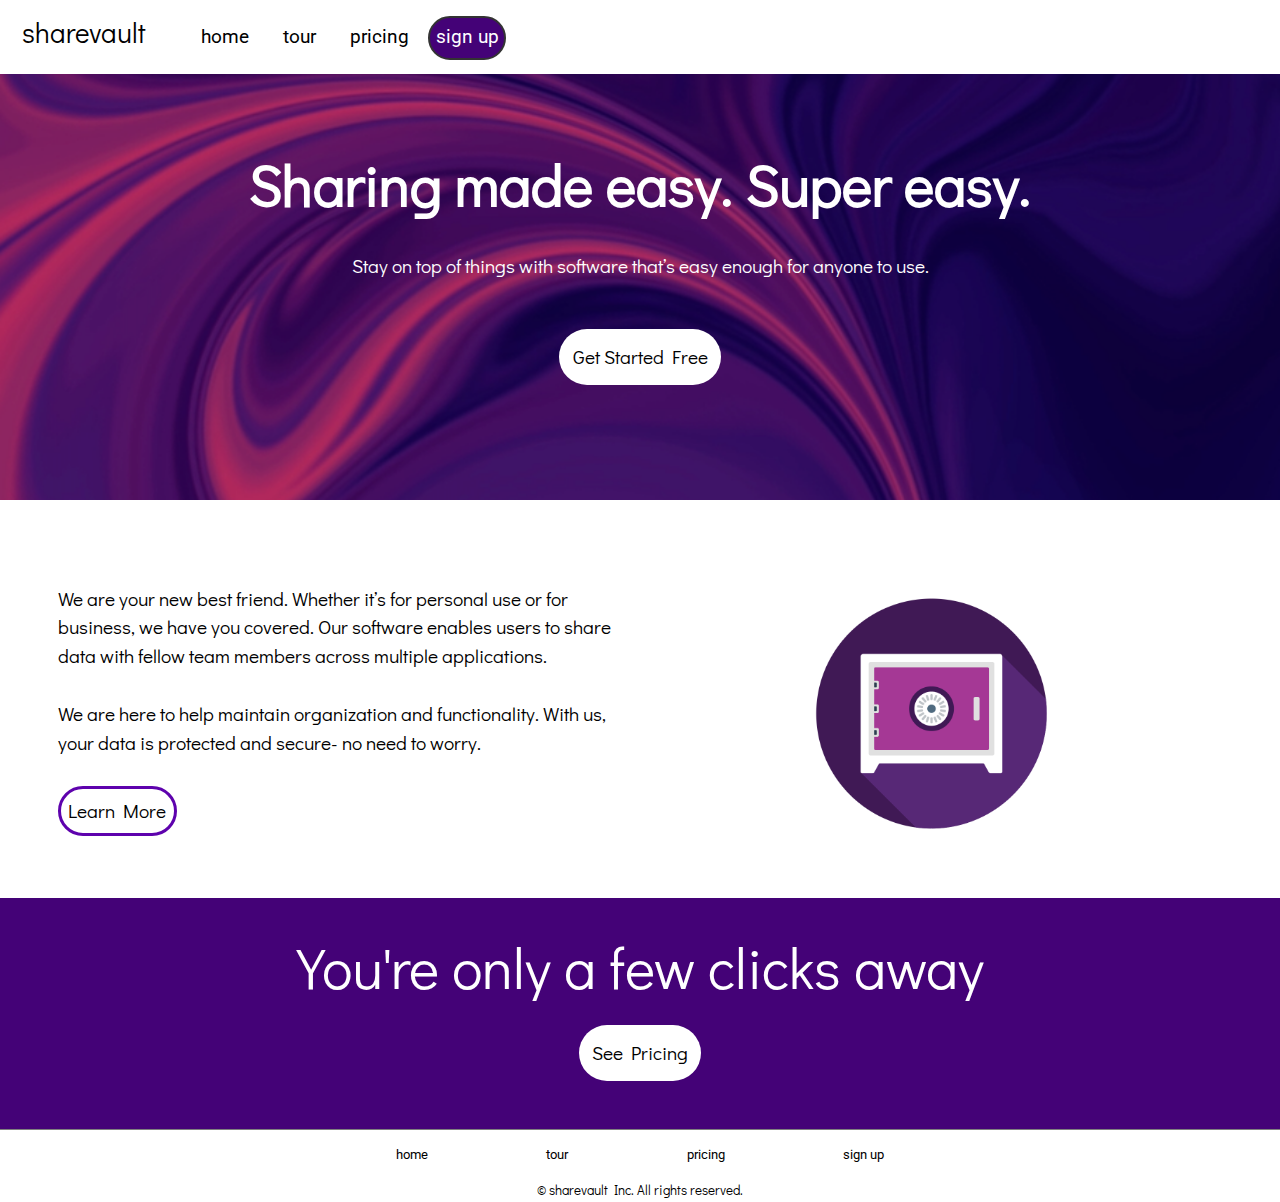
==== index.html @ dc4e9867 "Add all the neccessary content to the saas website" ====
<!DOCTYPE html>
<html lang="en-ca">
<head>
  <meta charset="utf-8">
  <title>Homepage</title>
  <meta name="viewport" content="sharevault">
  <link href="css/modules.css" rel="stylesheet">
  <link href="css/grid.css" rel="stylesheet">
  <link href="css/type.css" rel="stylesheet">
  <link href="css/main.css" rel="stylesheet">
  <link href="https://fonts.googleapis.com/css?family=Didact+Gothic|Roboto" rel="stylesheet">
</head>

  <header>
    <nav class="topnav">
      <ul class="list-group push-0 island-1-2">
        <li><a class="logo giga push-r link-box gutter-1-4" href="index.html">sharevault</a></li>
        <li><a class="link-box gutter-1-2" href="index.html">home</a></li>
        <li><a class="link-box gutter-1-2" href="tour.html">tour</a></li>
        <li><a class="link-box gutter-1-2" href="pricing.html">pricing</a></li>
        <li class="text-right"><a class="btn callaction signup" href="sign-up.html">sign up</a></li>
      </ul>
    </nav>
  </header>

  <banner>
    <div class="banner">
      <div class="island pad-b-2 content push-double">
        <h1 class="pad-t title zetta">Sharing made easy. Super easy.</h1>
        <p><i class="not-italic">Stay on top of things with software that’s easy enough for anyone to use.</i></p>
        <a class="callaction" href="sign-up.html">Get Started Free</a>
      </div>
      <img class="img-flex" src="images/banner-img.png" alt="">
    </div>
  </banner>

  <body>
  <main>

    <section class="island">
      <div class="gutter grid">
        <div class="unit s-1 m-1 l-1">
          <h2 class="not-bold">sharevault</h2>
        </div>
        <div class="unit s-1 m-1-2 l-1-2">
          <p>We are your new best friend. Whether it’s for personal use or for business, we have you covered. Our software enables users to share data with fellow team members across multiple applications.</p>
          <p>We are here to help maintain organization and functionality. With us, your data is protected and secure- no need to worry.</p>
          <a class="callaction learnmore" href="signup.html">Learn More</a>
        </div>
        <div class="unit s-1 m-1-2 l-1-2">
          <ul class="list-group center-content">
            <li>
              <i class="icon i-256">
                <img class="vault media" src="images/vault.png" alt="">
              </i>
            </li>
          </ul>
        </div>
      </div>
    </section>

    <section class="island clicks unit-content-center">
      <h3 class="white not-bold push-0 zetta unit-content-center">You're only a few clicks away</h3>
      <a class="callaction" href="sign-up.html">See Pricing</a>
    </section>

    <footer class="micro unit-content-center">
      <nav>
        <ul class="text-center list-group push-0 island-1-2">
          <li><a class="link-box gutter-2" href="index.html">home</a></li>
          <li><a class="link-box gutter-2" href="tour.html">tour</a></li>
          <li><a class="link-box gutter-2" href="pricing.html">pricing</a></li>
          <li><a class="link-box gutter-2" href="signup.html">sign up</a></li>
        </ul>
      </nav>
      <p class="push-0">© sharevault Inc. All rights reserved.</p>
    </footer>

  </main>
</body>
</html>
---- css/modules.css ----
/*
 * Modulifier || Code released under the UNLICENSE
 * Code under other copyrights & licenses listed below.
 * https://modulifier.web-dev.tools/#responsive;images;list-group;embed;media-object;icons;hidden;positioning;nice-lists;forms;buttons;accessibility;print
 */

@-moz-viewport { width: device-width; scale: 1; }
@-ms-viewport { width: device-width; scale: 1; }
@-o-viewport { width: device-width; scale: 1; }
@-webkit-viewport { width: device-width; scale: 1; }
@viewport { width: device-width; scale: 1; }

html {
  box-sizing: border-box;
  -moz-text-size-adjust: 100%;
  -ms-text-size-adjust: 100%;
  -webkit-text-size-adjust: 100%;
  text-size-adjust: 100%;
}

*, *::before, *::after {
  box-sizing: inherit;
}

body {
  margin: 0;
}

article,
aside,
details,
figcaption,
figure,
footer,
header,
main,
menu,
nav,
section,
summary {
  display: block;
}

audio,
canvas,
progress,
video {
  display: inline-block;
  vertical-align: baseline;
}

template {
  display: none;
}

details {
  cursor: pointer;
}

audio:not([controls]) {
  display: none;
  height: 0;
}

a,
area,
button,
input,
label,
select,
textarea,
[tabindex] {
  -ms-touch-action: manipulation;
  touch-action: manipulation;
}

img {
  border: 0;
}

.img-flex,
.img-flex img {
  display: block;
  width: 100%;
}

svg {
  fill: currentColor;
}

svg:not(:root) {
  overflow: hidden;
}

svg.img-flex {
  width: 100%;
  height: 100%;
}

.image-replacement, .ir {
  overflow: hidden;
  direction: ltr;
  text-align: left;
  text-indent: 100%;
  white-space: nowrap;
}

.list-group, .list-group-inline, .list-group--inline {
  padding-left: 0;
  list-style-type: none;
}

.list-group > dd {
  margin-left: 0;
}

.list-group-inline::before,
.list-group-inline::after,
.list-group--inline::before,
.list-group--inline::after {
  content: "";
  display: table;
}

.list-group-inline::after,
.list-group--inline::after {
  clear: both;
}

.list-group-inline > li,
.list-group--inline > li {
  display: inline-block;
}

.list-group-inline > dt,
.list-group--inline > dt {
  clear: left;
  float: left;
  width: 11em;
}

.list-group-inline > dd,
.list-group--inline > dd {
  float: left;
  min-width: 12em;
}

.embed {
  margin-left: 0;
  margin-right: 0;
  overflow: hidden;
  position: relative;
  width: 100%;
}

.embed-1by1, .embed--1by1 {
  padding-top: 100%; /* Square */
}

.embed-4by3, .embed--4by3 {
  padding-top: 75%; /* Traditional TV/computer screens */
}

.embed-iso216, .embed--iso216 {
  padding-top: 70.92%; /* A-standard paper sizes */
}

.embed-3by2, .embed--3by2 {
  padding-top: 66.6%; /* Classic 35 mm film & most digital photos, landscape */
}

.embed-2by3, .embed--2by3 {
  padding-top: 150%; /* Classic 35 mm film & most digital photos, portrait */
}

.embed-golden, .embed--golden {
  padding-top: 61.8%; /* The Golden Ratio */
}

.embed-16by9, .embed--16by9 {
  padding-top: 56.25%; /* HD TV */
}

.embed-185by100, .embed--185by100 {
  padding-top: 54.05%; /* Common widescreen cinema */
}

.embed-24by10, .embed--24by10 {
  padding-top: 41.667%; /* Widescreen cinema: 2.4:1 */
}

.embed-3by1, .embed--3by1 {
  padding-top: 33.3333%; /* Panorama photos */
}

.embed-4by1, .embed--4by1 {
  padding-top: 25%; /* Polyvision */
}

.embed-5by1, .embed--5by1 {
  padding-top: 20%; /* Really wide... */
}

.embed-item, .embed__item {
  min-height: 100%;
  left: 0;
  position: absolute;
  top: 0;
  width: 100%;
}

.media {
  overflow: hidden;
}

.media-img, .media__img {
  float: left;
}

.media-img-reversed, .media__img--reversed {
  float: right;
}

.media-img-stacked, .media__img--stacked {
  float: none;
}

.media-body, .media__body {
  overflow: hidden;
  min-width: 12em; /* Slightly less than 200px, responsiveness built in */
}

.icon {
  display: inline-block;
  position: relative;
  background: transparent none no-repeat center center;
  background-size: contain;
  vertical-align: middle;
}

.i-16, .i--16 {
  height: 16px;
  width: 16px;
}

.i-18, .i--18 {
  height: 18px;
  width: 18px;
}

.i-20, .i--20 {
  height: 20px;
  width: 20px;
}

.i-24, .i--24 {
  height: 24px;
  width: 24px;
}

.i-32, .i--32 {
  height: 32px;
  width: 32px;
}

.i-48, .i--48 {
  height: 48px;
  width: 48px;
}

.i-64, .i--64 {
  height: 64px;
  width: 64px;
}

.i-96, .i--96 {
  height: 96px;
  width: 96px;
}

.i-128, .i--128 {
  height: 128px;
  width: 128px;
}

.i-192, .i--192 {
  height: 192px;
  width: 192px;
}

.i-256, .i--256 {
  height: 256px;
  width: 256px;
}

.icon img,
.icon svg {
  left: 0;
  height: 100%;
  position: absolute;
  top: 0;
  width: 100%;
  fill: currentColor;
}

.icon-label {
  vertical-align: middle;
}

.icon-link,
.icon-link:focus,
.icon-link:hover {
  text-decoration: none;
}

[hidden], .hidden {
  /* stylelint-disable declaration-no-important */
  display: none !important;
  visibility: hidden !important;
  /* stylelint-enable */
}

.visually-hidden {
  height: 1px;
  margin: -1px;
  overflow: hidden;
  padding: 0;
  position: absolute;
  width: 1px;
  border: 0;
  clip: rect(0 0 0 0);
  clip-path: inset(50%);
}

.visually-hidden.focusable:active, .visually-hidden.focusable:focus {
  height: auto;
  margin: 0;
  overflow: visible;
  position: static;
  width: auto;
  clip: auto;
  clip-path: none;
}

.invisible {
  visibility: hidden;
}

.chop,
.crop {
  overflow: hidden;
}

.truncate {
  max-width: 100%;
  overflow: hidden;
  width: 100%;
  text-overflow: ellipsis;
  white-space: nowrap;
}

.scrollable {
  max-width: 100%;
  overflow-x: auto;
  overflow-y: hidden;
  -webkit-overflow-scrolling: touch;
}

.flex-row {
  display: -webkit-flex;
  display: -ms-flexbox;
  display: flex;
}

.flex-justify {
  -webkit-justify-content: space-between;
  -ms-flex-pack: space-between;
  justify-content: space-between;
}

.flex-align-center {
  -webkit-align-items: center;
  -ms-flex-align: center;
  align-items: center;
}

.center-text,
.center-flow {
  text-align: center;
}

.center-block {
  margin-left: auto;
  margin-right: auto;
}

.no-auto-margins,
.not-centered {
  /* stylelint-disable declaration-no-important */
  margin-left: 0 !important;
  margin-right: 0 !important;
  /* stylelint-enable */
}

.center-content,
.center-content-vertical,
.center-contents,
.center-contents-vertical {
  display: -webkit-flex;
  display: -ms-flexbox;
  display: flex;
  -webkit-justify-content: center;
  -ms-flex-pack: center;
  justify-content: center;
  -webkit-align-items: center;
  -ms-flex-align: center;
  align-items: center;
  -webkit-align-content: center;
  -ms-flex-line-pack: center;
  align-content: center;
  -webkit-flex-direction: column wrap;
  -ms-flex-direction: column wrap;
  flex-flow: column wrap;
}

.center-content-start,
.center-content-vertical-start,
.center-contents-start,
.center-contents-vertical-start {
  display: -webkit-flex;
  display: -ms-flexbox;
  display: flex;
  -webkit-justify-content: center;
  -ms-flex-pack: center;
  justify-content: center;
  -webkit-flex-direction: column wrap;
  -ms-flex-direction: column wrap;
  flex-flow: column wrap;
}

.center-content-horizontal,
.center-contents-horizontal {
  display: -webkit-flex;
  display: -ms-flexbox;
  display: flex;
  -webkit-justify-content: center;
  -ms-flex-pack: center;
  justify-content: center;
  -webkit-align-items: center;
  -ms-flex-align: center;
  align-items: center;
  -webkit-align-content: center;
  -ms-flex-line-pack: center;
  align-content: center;
  -webkit-flex-direction: row wrap;
  -ms-flex-direction: row wrap;
  flex-flow: row wrap;
}

.clearfix::after {
  content: " ";
  display: block;
  clear: both;
}

.left {
  float: left;
}

.right {
  float: right;
}

.inline {
  display: inline;
}

.block {
  display: block;
}

.inline-block, .ib {
  display: inline-block;
}

.valign-top {
  vertical-align: top;
}

.valign-bottom {
  vertical-align: bottom;
}

.valign-middle {
  vertical-align: middle;
}

.fixed {
  position: fixed;
}

.relative {
  position: relative;
}

[class*="pin-"],
.absolute {
  position: absolute;
}

.static {
  position: static;
}

.zindex-1 {
  z-index: 1;
}

.zindex-2 {
  z-index: 2;
}

.zindex-3 {
  z-index: 3;
}

.zindex-1000 {
  z-index: 1000;
}

.pin-top-left,
.pin-left-top,
.pin-tl,
.pin-lt {
  top: 0;
  left: 0;
}

.pin-top-right,
.pin-right-top,
.pin-tr,
.pin-rt {
  top: 0;
  right: 0;
}

.pin-bottom-left,
.pin-left-bottom,
.pin-bl,
.pin-lb {
  bottom: 0;
  left: 0;
}

.pin-bottom-right,
.pin-right-bottom,
.pin-br,
.pin-rb {
  bottom: 0;
  right: 0;
}

.pin-top-center,
.pin-center-top,
.pin-tc,
.pin-ct {
  left: 50%;
  top: 0;
  transform: translateX(-50%);
}

.pin-bottom-center,
.pin-center-bottom,
.pin-bc,
.pin-cb {
  bottom: 0;
  left: 50%;
  transform: translateX(-50%);
}

.pin-center-left,
.pin-left-center,
.pin-cl,
.pin-lc {
  left: 0;
  top: 50%;
  transform: translateY(-50%);
}

.pin-center-right,
.pin-right-center,
.pin-cr,
.pin-rc {
  right: 0;
  top: 50%;
  transform: translateY(-50%);
}

.pin-center, .pin-c {
  left: 50%;
  top: 50%;
  transform: translate(-50%, -50%);
}

.width-quarter, .w-1-4 {
  width: 25%;
}

.width-half, .w-1-2 {
  width: 50%;
}

.width-full, .w-1 {
  width: 100%;
}

.height-quarter, .h-1-4 {
  height: 25%;
}

.height-half, .h-1-2 {
  height: 50%;
}

.height-full, .h-1 {
  height: 100%;
}

.height-win-quarter, .h-w-1-4 {
  height: 25vh;
  max-height: 46em;
}

.height-win-half, .h-w-1-2 {
  height: 50vh;
  max-height: 46em;
}

.height-win-full, .h-w-1 {
  height: 100vh;
  max-height: 46em;
}

ul {
  list-style-type: none;
}

ul > li::before {
  content: "·";
  float: left;
  margin-left: -1.6em;
  width: 1.3em;
  text-align: right;
}

ol {
  counter-reset: ol-simple-numbers;
  list-style-type: none;
}

ol > li::before {
  float: left;
  margin-left: -1.6em;
  width: 1.3em;
  counter-increment: ol-simple-numbers;
  content: counter(ol-simple-numbers);
  text-align: right;
}

.list-group > li::before,
.list-group-inline > li::before,
.list-group--inline > li::before {
  content: none;
}

/* stylelint-disable no-descending-specificity */

/*
 * (c) Nicolas Gallagher and Jonathan Neal of Normalize.css || MIT License
 *     https://necolas.github.io/normalize.css/
 */

button,
input,
optgroup,
select,
textarea {
  color: inherit;
  font: inherit;
  margin: 0;
}

button,
input {
  overflow: visible;
}

button,
select {
  text-transform: none;
}

button,
html [type="button"],
[type="reset"],
[type="submit"] {
  -webkit-appearance: button;
  cursor: pointer;
}

button[disabled],
html input[disabled] {
  cursor: default;
}

button::-moz-focus-inner,
input::-moz-focus-inner {
  border: 0;
  padding: 0;
}

[type="checkbox"],
[type="radio"] {
  opacity: 0;
  position: absolute;
  height: 1px;
  width: 1px;
}

[type="number"]::-webkit-inner-spin-button,
[type="number"]::-webkit-outer-spin-button {
  height: auto;
}

[type="search"]::-webkit-search-cancel-button,
[type="search"]::-webkit-search-decoration {
  -webkit-appearance: none;
}

fieldset {
  padding-left: 0;
  padding-right: 0;

  border: 0;
  border-top: 2px solid #666;
}

legend {
  color: inherit;
  display: table;
  max-width: 100%;
  padding: 0 .3em 0 0;
  white-space: normal;

  border: 0;

  font-weight: bold;
}

optgroup {
  font-weight: bold;
}

::-webkit-input-placeholder {
  color: inherit;
  opacity: .54;
}

::-webkit-file-upload-button {
  -webkit-appearance: button;
  font: inherit;
}

/* End Normalize.css code */

label,
.label-block {
  display: block;
  cursor: pointer;
}

[type="checkbox"] + label,
[type="radio"] + label,
.label-inline {
  display: inline-block;
}

input:not([type]),
[type="text"],
[type="number"],
[type="search"],
[type="url"],
[type="email"],
[type="password"],
[type="tel"],
[type="datetime-local"],
[type="month"],
[type="week"],
[type="date"],
[type="time"],
[type="range"],
select,
textarea {
  -moz-appearance: none;
  -webkit-appearance: none;
  appearance: none;
}

input,
textarea {
  display: block;
  width: 100%;

  background-color: #fff;
  border: 2px solid #666;
  border-radius: 0;
}

label {
  vertical-align: middle;
}

textarea {
  max-width: 100%;
  min-height: 4em;
  overflow: auto;
}

[type="color"] {
  display: inline-block;
  width: 2em;
}

select {
  display: block;
  width: 100%;

  background-image: url("data:image/svg+xml,%3Csvg xmlns='http://www.w3.org/2000/svg' width='256' height='256' viewBox='0 0 256 256'%3E%3Cpath fill='none' stroke='%23000' stroke-miterlimit='10' stroke-width='70' d='M36.3 82.1l91.9 91.8 91.5-91.8'/%3E%3C/svg%3E");
  background-repeat: no-repeat;
  background-position: calc(100% - .4em) center;
  background-size: 18px auto;
  background-color: #fff;
  border: 2px solid #666;
  border-radius: 0;
}

[type="checkbox"] + label::before {
  content: " ";
  display: inline-block;
  height: 1.8em;
  margin-right: .3em;
  position: relative;
  vertical-align: middle;
  top: -.1em;
  width: 1.8em;

  background-color: #fff;
  background-size: cover;
  border: 2px solid #666;

  line-height: inherit;
}

[type="checkbox"]:checked + label::before {
  background-image: url("data:image/svg+xml,%3Csvg xmlns='http://www.w3.org/2000/svg' width='256' height='256' viewBox='0 0 256 256'%3E%3Cpath fill='none' stroke='%23000' stroke-miterlimit='10' stroke-width='50' d='M49.9 130.1l50.8 50.7L206.1 75.2'/%3E%3C/svg%3E");
}

[type="checkbox"]:focus + label::before {
  outline: 3px solid #000;
  z-index: 1000;
}

[type="radio"] + label::before {
  content: " ";
  display: inline-block;
  height: 1.8em;
  margin-right: .3em;
  position: relative;
  vertical-align: middle;
  top: -.1em;
  width: 1.8em;

  background-color: #fff;
  background-size: cover;
  border: 2px solid #666;
  border-radius: 50%;

  line-height: inherit;
}

[type="radio"]:checked + label::before {
  background-image: url("data:image/svg+xml,%3Csvg xmlns='http://www.w3.org/2000/svg' width='256' height='256' viewBox='0 0 256 256'%3E%3Ccircle cx='128' cy='128' r='70.4'/%3E%3C/svg%3E");
}

[type="radio"]:focus + label::before,
[type="radio"] + label:focus::before {
  box-shadow: 0 0 0 3px #000;
  z-index: 1000;
}

[type="range"] {
  border: 0;
  background-color: #fff;
}

[type="range"]::-webkit-slider-runnable-track {
  height: 6px;

  -webkit-appearance: none;
  appearance: none;
  background-color: #ccc;
  border: 0;
  border-radius: 3px;
}

[type="range"]:active::-webkit-slider-runnable-track {
  background-color: #ccc;
}

[type="range"]::-moz-range-track {
  height: 6px;

  -moz-appearance: none;
  appearance: none;
  background-color: #ccc;
  border: 0;
  border-radius: 3px;
}

[type="range"]:active::-moz-range-track {
  background-color: #ccc;
}

[type="range"]::-ms-track {
  height: 6px;

  -ms-appearance: none;
  appearance: none;
  background-color: #ccc;
  border: 0;
  border-radius: 3px;
}

[type="range"]:active::-ms-track {
  background-color: #ccc;
}

[type="range"]::-webkit-slider-thumb {
  margin-top: -4px;
  height: 16px;
  width: 16px;

  -webkit-appearance: none;
  appearance: none;
  background-color: #000;
  border: none;
  border-radius: 50%;
}

[type="range"]:hover::-webkit-slider-thumb {
  background-color: #000;
}

[type="range"]:active::-webkit-slider-thumb {
  background-color: #000;
}

[type="range"]::-moz-range-thumb {
  margin-top: -4px;
  height: 16px;
  width: 16px;

  -webkit-appearance: none;
  appearance: none;
  background-color: #000;
  border: none;
  border-radius: 50%;
}

[type="range"]:hover::-moz-range-thumb {
  background-color: #000;
}

[type="range"]:active::-moz-range-thumb {
  background-color: #000;
}

[type="range"]::-ms-thumb {
  margin-top: -4px;
  height: 16px;
  width: 16px;

  -webkit-appearance: none;
  appearance: none;
  background-color: #000;
  border: none;
  border-radius: 50%;
}

[type="range"]:hover::-ms-thumb {
  background-color: #000;
}

[type="range"]:active::-ms-thumb {
  background-color: #000;
}

[type="checkbox"].hide-custom-input + label::before,
[type="checkbox"] + .hide-custom-input::before,
[type="radio"].hide-custom-input + label::before,
[type="radio"] + .hide-custom-input::before {
  content: none;
  display: none;
}

/* stylelint-enable */

.link-box {
  display: block;
  text-decoration: none;
}

/* stylelint-disable no-descending-specificity */

button,
.btn {
  cursor: pointer;
  display: inline-block;
  margin: 0;
  overflow: visible;
  padding: .375em .75em .42em;
  -webkit-appearance: none;
  -moz-appearance: none;
  appearance: none;
  background-color: #333;
  border-radius: 4px;
  border: 3px solid #333;
  color: #fff;
  font: inherit;
  text-decoration: none;
  text-transform: none;
}

button::-moz-focus-inner {
  border: 0;
  padding: 0;
}

/* stylelint-enable */

button:focus,
button:hover,
.btn:focus,
.btn:hover {
  background-color: #000;
  border-color: #000;
  color: #fff;
}

button[disabled] {
  cursor: default;
}

.btn-light, .btn--light {
  background-color: #e2e2e2;
  border-color: #e2e2e2;
  color: #000;
}

.btn-light:focus,
.btn-light:hover,
.btn--light:focus,
.btn--light:hover {
  background-color: #666;
  border-color: #666;
  color: #fff;
}

.btn-ghost,
.btn--ghost {
  background-color: transparent;
  border-color: #333;
  color: #000;
}

.btn-ghost:focus,
.btn-ghost:hover,
.btn--ghost:focus,
.btn--ghost:hover {
  background-color: #e2e2e2;
  border-color: #000;
  color: #000;
}

.btn-link {
  display: inline;
  padding: 0;
  background-color: transparent;
  border-radius: 0;
  border: 0;
  color: inherit;
}

.btn-link:focus,
.btn-link:hover {
  background-color: transparent;
  color: inherit;
}

a:hover, a:active {
  outline: none;
}

a:focus,
[tabindex="0"]:focus,
details:focus,
summary:focus,
input:focus,
textarea:focus,
button:focus,
select:focus {
  outline: 3px solid #000;
  outline-offset: 0;
}

a:focus, [tabindex="0"]:focus {
  outline-offset: 3px;
}

.skip-links {
  margin: 0;
  padding: 0;
  list-style-type: none;
}

.skip-links > li::before {
  content: none; /* Remove the bullets if nice lists is selected */
}

.skip-links a,
.skip-links button {
  padding: .5em .75em;
  position: absolute;
  top: -10em;
  z-index: 10000; /* To make sure they're always on top */
  background-color: #000;
  border: 0;
  color: #fff;
  font-size: 1.125rem;
  font-weight: bold;
  text-decoration: none;
}

.skip-links a:focus,
.skip-links button:focus {
  outline-offset: 3px;
  top: 0;
}

[aria-busy="true"] {
  cursor: progress;
}

[aria-controls] {
  cursor: pointer;
}

[aria-disabled] {
  cursor: default;
}

.print-only {
  display: none;
  visibility: hidden;
}

.page-break-before {
  page-break-before: always;
}

.page-break-after {
  page-break-after: always;
}

.no-page-break-inside {
  page-break-inside: avoid;
}

@media print {

  /* stylelint-disable declaration-no-important */

  .no-print {
    display: none !important;
    visibility: hidden !important;
  }

  .print-only,
  .force-print {
    display: block !important;
    visibility: visible !important;
  }

  /* stylelint-enable */

  .visually-hidden.force-print {
    height: auto;
    margin: 0;
    overflow: visible;
    padding: 0;
    position: static;
    width: auto;
    border: 0;
    clip: initial;
    clip-path: none;
  }

  /*
   * (c) Fabien Sa || MIT License
   *     http://bafs.github.io/Gutenberg/
   */

  table,
  blockquote,
  pre,
  code,
  figure,
  li,
  hr,
  ul,
  ol,
  a,
  tr {
    page-break-inside: avoid;
  }

  h1, h2, h3, h4, h5, h6, p, a {
    orphans: 3;
    widows: 3;
  }

  h1,
  h2,
  h3,
  h4,
  h5,
  h6 {
    page-break-after: avoid;
    page-break-inside: avoid;
  }

  h1 + p,
  h2 + p,
  h3 + p,
  h4 + p,
  h5 + p,
  h6 + p {
    page-break-before: avoid;
  }

  img {
    page-break-after: auto;
    page-break-before: auto;
    page-break-inside: avoid;
  }

  /* stylelint-disable declaration-no-important */

  pre {
    white-space: pre-wrap !important;
    word-wrap: break-word;
  }

  /* stylelint-enable */

  /* End Gutenberg code */

  /*
   * (c) HTML5 Boilerplate || MIT License
   *     https://html5boilerplate.com/
   */

  /* stylelint-disable declaration-no-important */

  *, *::before, *::after, *::first-letter, *::first-line {
    background: none transparent !important;
    color: #000 !important;
    box-shadow: none !important;
    text-shadow: none !important;
  }

  /* stylelint-enable */

  a, a:visited {
    text-decoration: underline;
  }

  a[href]::after {
    content: " (" attr(href) ")";
  }

  abbr[title]::after {
    content: " (" attr(title) ")";
  }

  a[href^="#"]::after,
  a[href^="javascript:"]::after,
  a.no-print-href::after,
  a.href-no-print::after {
    content: "";
  }

  thead {
    display: table-header-group;
  }

  /* End HTML5 Boilerplate code */

}
---- css/grid.css ----
/*
  Gridifier || Code released under the UNLICENSE
  https://gridifier.web-dev.tools/#xs,4,0,0,0;s,4,25,0,0;m,4,38,1,1;l,4,60,1,1
*/

.grid {
  margin: 0;
  padding: 0;
  letter-spacing: -.31em;
  text-rendering: optimizeSpeed;
  display: -webkit-flex;
  display: -ms-flexbox;
  display: flex;
  -webkit-flex-flow: row wrap;
  -ms-flex-flow: row wrap;
  flex-flow: row wrap;
}

.grid-bottom {
  -webkit-align-items: flex-end;
  -ms-align-items: flex-end;
  align-items: flex-end;
}

.grid-middle {
  -webkit-align-items: center;
  -ms-align-items: center;
  align-items: center;
}

.grid-stretch {
  -webkit-align-items: stretch;
  -ms-align-items: stretch;
  align-items: stretch;
}

.opera-only :-o-prefocus,
.grid {
  word-spacing: -.43em;
}

.unit {
  letter-spacing: normal;
  text-rendering: auto;
  vertical-align: top;
  word-spacing: normal;
  display: inline-block;
  visibility: visible;
}

.grid-bottom .unit {
  vertical-align: bottom;
}

.grid-middle .unit {
  vertical-align: middle;
}

[class*="unit-push-"],
[class*="unit-pull-"] {
  position: relative;
}

.unit-content-distribute {
  display: -ms-flexbox;
  display: -webkit-flex;
  display: flex;
  -ms-flex-direction: column;
  -webkit-flex-direction: column;
  flex-direction: column;
  -ms-flex-pack: justify;
  -webkit-justify-content: space-between;
  justify-content: space-between;
}

.unit-content-center,
.unit-content-center-vertical {
  display: -webkit-flex;
  display: -ms-flexbox;
  display: flex;
  -webkit-justify-content: center;
  -ms-flex-pack: center;
  justify-content: center;
  -webkit-align-items: center;
  -ms-flex-align: center;
  align-items: center;
  -webkit-align-content: center;
  -ms-flex-line-pack: center;
  align-content: center;
  -webkit-flex-direction: column wrap;
  -ms-flex-direction: column wrap;
  flex-flow: column wrap;
}

.unit-content-center-horizontal {
  display: -webkit-flex;
  display: -ms-flexbox;
  display: flex;
  -webkit-justify-content: center;
  -ms-flex-pack: center;
  justify-content: center;
  -webkit-align-items: center;
  -ms-flex-align: center;
  align-items: center;
  -webkit-align-content: center;
  -ms-flex-line-pack: center;
  align-content: center;
  -webkit-flex-direction: row wrap;
  -ms-flex-direction: row wrap;
  flex-flow: row wrap;
}

.content-fill,
.content-stretch {
  -ms-flex-grow: 2;
  -webkit-flex-grow: 2;
  flex-grow: 2;
  max-width: 100%; /* @bugfix: IE 10, 11 */
}

.content-shrink {
  -ms-align-self: center;
  -webkit-align-self: center;
  align-self: center;
}

.unit-xs-hidden,
.xs-0 {
  display: none;
  visibility: hidden;
}

.unit-xs-centered {
  margin: 0 auto;
}

.unit-xs-1,
.xs-1 {
  display: block;
  visibility: visible;
  width: 100%;
}

.unit-xs-1-2,
.xs-1-2 {
  width: 50%;
}

.unit-xs-1-3,
.xs-1-3 {
  width: 33.3333%;
}

.unit-xs-2-3,
.xs-2-3 {
  width: 66.6667%;
}

.unit-xs-1-4,
.xs-1-4 {
  width: 25%;
}

.unit-xs-3-4,
.xs-3-4 {
  width: 75%;
}

.unit-xs-1-2,
.xs-1-2,
.unit-xs-1-3,
.xs-1-3,
.unit-xs-2-3,
.xs-2-3,
.unit-xs-1-4,
.xs-1-4,
.unit-xs-3-4,
.xs-3-4 {
  display: inline-block;
  visibility: visible;
}

.unit-xs-1-2[class*="-content-"],
.xs-1-2[class*="-content-"],
.unit-xs-1-3[class*="-content-"],
.xs-1-3[class*="-content-"],
.unit-xs-2-3[class*="-content-"],
.xs-2-3[class*="-content-"],
.unit-xs-1-4[class*="-content-"],
.xs-1-4[class*="-content-"],
.unit-xs-3-4[class*="-content-"],
.xs-3-4[class*="-content-"] {
  display: -webkit-flex;
  display: -ms-flexbox;
  display: flex;
}

.unit-xs-content-distribute,
.xs-content-distribute {
  display: -ms-flexbox;
  display: -webkit-flex;
  display: flex;
  -ms-flex-direction: column;
  -webkit-flex-direction: column;
  flex-direction: column;
  -ms-flex-pack: justify;
  -webkit-justify-content: space-between;
  justify-content: space-between;
}

.unit-xs-content-center,
.unit-xs-content-center-vertical {
  display: -webkit-flex;
  display: -ms-flexbox;
  display: flex;
  -webkit-justify-content: center;
  -ms-flex-pack: center;
  justify-content: center;
  -webkit-align-items: center;
  -ms-flex-align: center;
  align-items: center;
  -webkit-align-content: center;
  -ms-flex-line-pack: center;
  align-content: center;
  -webkit-flex-direction: column wrap;
  -ms-flex-direction: column wrap;
  flex-flow: column wrap;
}

.unit-xs-content-center-horizontal {
  display: -webkit-flex;
  display: -ms-flexbox;
  display: flex;
  -webkit-justify-content: center;
  -ms-flex-pack: center;
  justify-content: center;
  -webkit-align-items: center;
  -ms-flex-align: center;
  align-items: center;
  -webkit-align-content: center;
  -ms-flex-line-pack: center;
  align-content: center;
  -webkit-flex-direction: row wrap;
  -ms-flex-direction: row wrap;
  flex-flow: row wrap;
}

.xs-content-fill,
.xs-content-stretch {
  -ms-flex-grow: 2;
  -webkit-flex-grow: 2;
  flex-grow: 2;
  max-width: 100%; /* @bugfix: IE 10, 11 */
}

.xs-content-shrink {
  -ms-align-self: center;
  -webkit-align-self: center;
  align-self: center;
}

@media only screen and (min-width: 25em) {

  .unit-s-hidden,
  .s-0 {
    display: none;
    visibility: hidden;
  }

  .unit-s-centered {
    margin: 0 auto;
  }

  .unit-s-1,
  .s-1 {
    display: block;
    visibility: visible;
    width: 100%;
  }

  .unit-s-1-2,
  .s-1-2 {
    width: 50%;
  }

  .unit-s-1-3,
  .s-1-3 {
    width: 33.3333%;
  }

  .unit-s-2-3,
  .s-2-3 {
    width: 66.6667%;
  }

  .unit-s-1-4,
  .s-1-4 {
    width: 25%;
  }

  .unit-s-3-4,
  .s-3-4 {
    width: 75%;
  }

  .unit-s-1-2,
  .s-1-2,
  .unit-s-1-3,
  .s-1-3,
  .unit-s-2-3,
  .s-2-3,
  .unit-s-1-4,
  .s-1-4,
  .unit-s-3-4,
  .s-3-4 {
    display: inline-block;
    visibility: visible;
  }

  .unit-s-1-2[class*="-content-"],
  .s-1-2[class*="-content-"],
  .unit-s-1-3[class*="-content-"],
  .s-1-3[class*="-content-"],
  .unit-s-2-3[class*="-content-"],
  .s-2-3[class*="-content-"],
  .unit-s-1-4[class*="-content-"],
  .s-1-4[class*="-content-"],
  .unit-s-3-4[class*="-content-"],
  .s-3-4[class*="-content-"] {
    display: -webkit-flex;
    display: -ms-flexbox;
    display: flex;
  }

  .unit-s-content-distribute,
  .s-content-distribute {
    display: -ms-flexbox;
    display: -webkit-flex;
    display: flex;
    -ms-flex-direction: column;
    -webkit-flex-direction: column;
    flex-direction: column;
    -ms-flex-pack: justify;
    -webkit-justify-content: space-between;
    justify-content: space-between;
  }

  .unit-s-content-center,
  .unit-s-content-center-vertical {
    display: -webkit-flex;
    display: -ms-flexbox;
    display: flex;
    -webkit-justify-content: center;
    -ms-flex-pack: center;
    justify-content: center;
    -webkit-align-items: center;
    -ms-flex-align: center;
    align-items: center;
    -webkit-align-content: center;
    -ms-flex-line-pack: center;
    align-content: center;
    -webkit-flex-direction: column wrap;
    -ms-flex-direction: column wrap;
    flex-flow: column wrap;
  }

  .unit-s-content-center-horizontal {
    display: -webkit-flex;
    display: -ms-flexbox;
    display: flex;
    -webkit-justify-content: center;
    -ms-flex-pack: center;
    justify-content: center;
    -webkit-align-items: center;
    -ms-flex-align: center;
    align-items: center;
    -webkit-align-content: center;
    -ms-flex-line-pack: center;
    align-content: center;
    -webkit-flex-direction: row wrap;
    -ms-flex-direction: row wrap;
    flex-flow: row wrap;
  }

  .s-content-fill,
  .s-content-stretch {
    -ms-flex-grow: 2;
    -webkit-flex-grow: 2;
    flex-grow: 2;
    max-width: 100%; /* @bugfix: IE 10, 11 */
  }

  .s-content-shrink {
    -ms-align-self: center;
    -webkit-align-self: center;
    align-self: center;
  }

}

@media only screen and (min-width: 38em) {

  .unit-m-hidden,
  .m-0 {
    display: none;
    visibility: hidden;
  }

  .unit-m-centered {
    margin: 0 auto;
  }

  .unit-m-1,
  .m-1 {
    display: block;
    visibility: visible;
    width: 100%;
  }

  .unit-offset-m-0 {
    margin-left: 0;
  }

  .unit-push-m-0,
  .unit-pull-m-0 {
    left: 0;
  }

  .unit-m-1-2,
  .m-1-2 {
    width: 50%;
  }

  .unit-offset-m-1-2 {
    margin-left: 50%;
  }

  .unit-push-m-1-2 {
    left: 50%;
  }

  .unit-pull-m-1-2 {
    left: -50%;
  }

  .unit-m-1-3,
  .m-1-3 {
    width: 33.3333%;
  }

  .unit-offset-m-1-3 {
    margin-left: 33.3333%;
  }

  .unit-push-m-1-3 {
    left: 33.3333%;
  }

  .unit-pull-m-1-3 {
    left: -33.3333%;
  }

  .unit-m-2-3,
  .m-2-3 {
    width: 66.6667%;
  }

  .unit-offset-m-2-3 {
    margin-left: 66.6667%;
  }

  .unit-push-m-2-3 {
    left: 66.6667%;
  }

  .unit-pull-m-2-3 {
    left: -66.6667%;
  }

  .unit-m-1-4,
  .m-1-4 {
    width: 25%;
  }

  .unit-offset-m-1-4 {
    margin-left: 25%;
  }

  .unit-push-m-1-4 {
    left: 25%;
  }

  .unit-pull-m-1-4 {
    left: -25%;
  }

  .unit-m-3-4,
  .m-3-4 {
    width: 75%;
  }

  .unit-offset-m-3-4 {
    margin-left: 75%;
  }

  .unit-push-m-3-4 {
    left: 75%;
  }

  .unit-pull-m-3-4 {
    left: -75%;
  }

  .unit-m-1-2,
  .m-1-2,
  .unit-m-1-3,
  .m-1-3,
  .unit-m-2-3,
  .m-2-3,
  .unit-m-1-4,
  .m-1-4,
  .unit-m-3-4,
  .m-3-4 {
    display: inline-block;
    visibility: visible;
  }

  .unit-m-1-2[class*="-content-"],
  .m-1-2[class*="-content-"],
  .unit-m-1-3[class*="-content-"],
  .m-1-3[class*="-content-"],
  .unit-m-2-3[class*="-content-"],
  .m-2-3[class*="-content-"],
  .unit-m-1-4[class*="-content-"],
  .m-1-4[class*="-content-"],
  .unit-m-3-4[class*="-content-"],
  .m-3-4[class*="-content-"] {
    display: -webkit-flex;
    display: -ms-flexbox;
    display: flex;
  }

  .unit-m-content-distribute,
  .m-content-distribute {
    display: -ms-flexbox;
    display: -webkit-flex;
    display: flex;
    -ms-flex-direction: column;
    -webkit-flex-direction: column;
    flex-direction: column;
    -ms-flex-pack: justify;
    -webkit-justify-content: space-between;
    justify-content: space-between;
  }

  .unit-m-content-center,
  .unit-m-content-center-vertical {
    display: -webkit-flex;
    display: -ms-flexbox;
    display: flex;
    -webkit-justify-content: center;
    -ms-flex-pack: center;
    justify-content: center;
    -webkit-align-items: center;
    -ms-flex-align: center;
    align-items: center;
    -webkit-align-content: center;
    -ms-flex-line-pack: center;
    align-content: center;
    -webkit-flex-direction: column wrap;
    -ms-flex-direction: column wrap;
    flex-flow: column wrap;
  }

  .unit-m-content-center-horizontal {
    display: -webkit-flex;
    display: -ms-flexbox;
    display: flex;
    -webkit-justify-content: center;
    -ms-flex-pack: center;
    justify-content: center;
    -webkit-align-items: center;
    -ms-flex-align: center;
    align-items: center;
    -webkit-align-content: center;
    -ms-flex-line-pack: center;
    align-content: center;
    -webkit-flex-direction: row wrap;
    -ms-flex-direction: row wrap;
    flex-flow: row wrap;
  }

  .m-content-fill,
  .m-content-stretch {
    -ms-flex-grow: 2;
    -webkit-flex-grow: 2;
    flex-grow: 2;
    max-width: 100%; /* @bugfix: IE 10, 11 */
  }

  .m-content-shrink {
    -ms-align-self: center;
    -webkit-align-self: center;
    align-self: center;
  }

}

@media only screen and (min-width: 60em) {

  .unit-l-hidden,
  .l-0 {
    display: none;
    visibility: hidden;
  }

  .unit-l-centered {
    margin: 0 auto;
  }

  .unit-l-1,
  .l-1 {
    display: block;
    visibility: visible;
    width: 100%;
  }

  .unit-offset-l-0 {
    margin-left: 0;
  }

  .unit-push-l-0,
  .unit-pull-l-0 {
    left: 0;
  }

  .unit-l-1-2,
  .l-1-2 {
    width: 50%;
  }

  .unit-offset-l-1-2 {
    margin-left: 50%;
  }

  .unit-push-l-1-2 {
    left: 50%;
  }

  .unit-pull-l-1-2 {
    left: -50%;
  }

  .unit-l-1-3,
  .l-1-3 {
    width: 33.3333%;
  }

  .unit-offset-l-1-3 {
    margin-left: 33.3333%;
  }

  .unit-push-l-1-3 {
    left: 33.3333%;
  }

  .unit-pull-l-1-3 {
    left: -33.3333%;
  }

  .unit-l-2-3,
  .l-2-3 {
    width: 66.6667%;
  }

  .unit-offset-l-2-3 {
    margin-left: 66.6667%;
  }

  .unit-push-l-2-3 {
    left: 66.6667%;
  }

  .unit-pull-l-2-3 {
    left: -66.6667%;
  }

  .unit-l-1-4,
  .l-1-4 {
    width: 25%;
  }

  .unit-offset-l-1-4 {
    margin-left: 25%;
  }

  .unit-push-l-1-4 {
    left: 25%;
  }

  .unit-pull-l-1-4 {
    left: -25%;
  }

  .unit-l-3-4,
  .l-3-4 {
    width: 75%;
  }

  .unit-offset-l-3-4 {
    margin-left: 75%;
  }

  .unit-push-l-3-4 {
    left: 75%;
  }

  .unit-pull-l-3-4 {
    left: -75%;
  }

  .unit-l-1-2,
  .l-1-2,
  .unit-l-1-3,
  .l-1-3,
  .unit-l-2-3,
  .l-2-3,
  .unit-l-1-4,
  .l-1-4,
  .unit-l-3-4,
  .l-3-4 {
    display: inline-block;
    visibility: visible;
  }

  .unit-l-1-2[class*="-content-"],
  .l-1-2[class*="-content-"],
  .unit-l-1-3[class*="-content-"],
  .l-1-3[class*="-content-"],
  .unit-l-2-3[class*="-content-"],
  .l-2-3[class*="-content-"],
  .unit-l-1-4[class*="-content-"],
  .l-1-4[class*="-content-"],
  .unit-l-3-4[class*="-content-"],
  .l-3-4[class*="-content-"] {
    display: -webkit-flex;
    display: -ms-flexbox;
    display: flex;
  }

  .unit-l-content-distribute,
  .l-content-distribute {
    display: -ms-flexbox;
    display: -webkit-flex;
    display: flex;
    -ms-flex-direction: column;
    -webkit-flex-direction: column;
    flex-direction: column;
    -ms-flex-pack: justify;
    -webkit-justify-content: space-between;
    justify-content: space-between;
  }

  .unit-l-content-center,
  .unit-l-content-center-vertical {
    display: -webkit-flex;
    display: -ms-flexbox;
    display: flex;
    -webkit-justify-content: center;
    -ms-flex-pack: center;
    justify-content: center;
    -webkit-align-items: center;
    -ms-flex-align: center;
    align-items: center;
    -webkit-align-content: center;
    -ms-flex-line-pack: center;
    align-content: center;
    -webkit-flex-direction: column wrap;
    -ms-flex-direction: column wrap;
    flex-flow: column wrap;
  }

  .unit-l-content-center-horizontal {
    display: -webkit-flex;
    display: -ms-flexbox;
    display: flex;
    -webkit-justify-content: center;
    -ms-flex-pack: center;
    justify-content: center;
    -webkit-align-items: center;
    -ms-flex-align: center;
    align-items: center;
    -webkit-align-content: center;
    -ms-flex-line-pack: center;
    align-content: center;
    -webkit-flex-direction: row wrap;
    -ms-flex-direction: row wrap;
    flex-flow: row wrap;
  }

  .l-content-fill,
  .l-content-stretch {
    -ms-flex-grow: 2;
    -webkit-flex-grow: 2;
    flex-grow: 2;
    max-width: 100%; /* @bugfix: IE 10, 11 */
  }

  .l-content-shrink {
    -ms-align-self: center;
    -webkit-align-self: center;
    align-self: center;
  }

}
---- css/type.css ----
/*
  Typografier || Code released under the UNLICENSE
  https://typografier.web-dev.tools/#0,100,1.3,1.067,0;38,110,1.4,1.125,1;60,120,1.5,1.200,1;90,130,1.5,1.250,1
*/

html {
  font-size: 100%;
  line-height: 1.3;
}

a {
  background-color: transparent;
  -webkit-text-decoration-skip: objects;
}

sub,
sup {
  font-size: .75em;
  line-height: 1px;
  position: relative;
  vertical-align: baseline;
}

sup {
  top: -.5em;
}

sub {
  bottom: -.25em;
}

pre,
code,
kbd,
samp {
  font-size: 1em;
}

abbr[title] {
  border-bottom: none;
  text-decoration: underline;
  text-decoration: underline dotted;
}

b,
strong {
  font-weight: bold;
}

dfn,
caption {
  font-style: italic;
}

hr {
  border: 0;
  border-top: 2px solid #000;
  height: 0;
}

table {
  border-collapse: collapse;
  border-spacing: 0;
  width: 100%;
  table-layout: fixed;
}

caption {
  text-align: left;
}

th,
td {
  border-bottom: 1px solid #000;
  text-align: left;
  vertical-align: top;
}

thead th {
  vertical-align: bottom;

  border-bottom-width: 2px;
}

.text-left {
  text-align: left;
}

.text-right {
  text-align: right;
}

.text-center {
  text-align: center;
}

.normal {
  font-weight: normal;
  font-style: normal;
}

.not-bold {
  font-weight: normal;
}

.not-italic {
  font-style: normal;
}

.bold {
  font-weight: bold;
}

.italic {
  font-style: italic;
}

.text-upper {
  text-transform: uppercase;
}

.text-lower {
  text-transform: lowercase;
}

.wrapper {
  margin-left: auto;
  margin-right: auto;
  max-width: 52em;
  width: 100%;
}

.wrapper-no-center {
  max-width: 52em;
  width: 100%;
}

.max-length {
  margin-left: auto;
  margin-right: auto;
  max-width: 36em;
  width: 100%;
}

.max-length-no-center {
  max-width: 36em;
  width: 100%;
}

h1,
h2,
h3,
h4,
h5,
h6,
p,
ul,
ol,
dl,
dd,
figure,
blockquote,
details,
hr,
fieldset,
pre,
table,
caption,
menu {
  margin: 0 0 1.3rem;
}

.tenamega {
  font-size: 2.0408rem;
  line-height: 2.925rem;
}

.tenakilo {
  font-size: 1.9127rem;
  line-height: 2.6rem;
}

.tena {
  font-size: 1.7926rem;
  line-height: 2.6rem;
}

.nina {
  font-size: 1.68rem;
  line-height: 2.275rem;
}

.yotta {
  font-size: 1.5745rem;
  line-height: 2.275rem;
}

.zetta {
  font-size: 1.4757rem;
  line-height: 1.95rem;
}

h1,
.exa {
  font-size: 1.383rem;
  line-height: 1.95rem;
}

h2,
.peta {
  font-size: 1.2962rem;
  line-height: 1.95rem;
}

h3,
.tera {
  font-size: 1.2148rem;
  line-height: 1.625rem;
}

h4,
.giga {
  font-size: 1.1385rem;
  line-height: 1.625rem;
}

h5,
.mega {
  font-size: 1.067rem;
  line-height: 1.625rem;
}

h6,
.kilo,
input,
textarea {
  font-size: 1rem;
  line-height: 1.3rem;
}

small,
.milli {
  font-size: .9372rem;
  line-height: 1.3rem;
}

.micro {
  font-size: .8784rem;
  line-height: 1.3rem;
}

.nano {
  font-size: .8232rem;
  line-height: 1.3rem;
}

.pico {
  font-size: .7715rem;
  line-height: 1.3rem;
}

ul {
  padding-left: 1em;
}

ol {
  padding-left: 1.6em;
}

input,
option,
select {
  height: calc(1.3rem + .1625rem + .1625rem);
}

[type="color"] {
  width: calc(1.3rem + .1625rem + .1625rem);
}

[type="checkbox"],
[type="radio"] {
  display: inline-block;
  height: auto;
}

.push {
  margin-bottom: 1.3rem;
}

.push-none,
.push-0 {
  margin-bottom: 0;
}

.push-double,
.push-2 {
  margin-bottom: 2.6rem;
}

.push-three-quarters,
.push-3-4 {
  margin-bottom: .975rem;
}

.push-half,
.push-1-2 {
  margin-bottom: .65rem;
}

.push-quarter,
.push-1-4 {
  margin-bottom: .325rem;
}

.push-eighth,
.push-1-8 {
  margin-bottom: .1625rem;
}

.push-right-eighth,
.push-r-1-8 {
  margin-right: .1625rem;
}

.push-right-quarter,
.push-r-1-4 {
  margin-right: .325rem;
}

.push-right-half,
.push-r-1-2 {
  margin-right: .65rem;
}

.push-right-three-quarters,
.push-r-3-4 {
  margin-right: .975rem;
}

.push-right,
.push-r {
  margin-right: 1.3rem;
}

.pad-top,
.pad-t {
  padding-top: 1.3rem;
}

.pad-bottom,
.pad-b {
  padding-bottom: 1.3rem;
}

.pad-top-double,
.pad-t-2 {
  padding-top: 2.6rem;
}

.pad-bottom-double,
.pad-b-2 {
  padding-bottom: 2.6rem;
}

.pad-top-three-quarters,
.pad-t-3-4 {
  padding-top: .975rem;
}

.pad-bottom-three-quarters,
.pad-b-3-4 {
  padding-bottom: .975rem;
}

.pad-top-half,
.pad-t-1-2 {
  padding-top: .65rem;
}

.pad-bottom-half,
.pad-b-1-2 {
  padding-bottom: .65rem;
}

.pad-top-quarter,
.pad-t-1-4 {
  padding-top: .325rem;
}

.pad-bottom-quarter,
.pad-b-1-4 {
  padding-bottom: .325rem;
}

.pad-top-eighth,
.pad-t-1-8 {
  padding-top: .1625rem;
}

.pad-bottom-eighth,
.pad-b-1-8 {
  padding-bottom: .1625rem;
}

.island {
  padding: 1.3rem;
}

.island-double,
.island-2 {
  padding: 2.6rem;
}

.island-three-quarters,
.island-3-4 {
  padding: .975rem;
}

.island-half,
.island-1-2 {
  padding: .65rem;
}

.island-quarter,
.island-1-4,
td,
table th {
  padding: .325rem;
}

.island-eighth,
.island-1-8,
input:not([type="checkbox"]),
input:not([type="radio"]),
textarea {
  padding: .1625rem;
}

.gutter {
  padding-left: 1.3rem;
  padding-right: 1.3rem;
}

.gutter-double,
.gutter-2 {
  padding-left: 2.6rem;
  padding-right: 2.6rem;
}

.gutter-three-quarters,
.gutter-3-4 {
  padding-left: .975rem;
  padding-right: .975rem;
}

.gutter-half,
.gutter-1-2 {
  padding-left: .65rem;
  padding-right: .65rem;
}

.gutter-quarter,
.gutter-1-4,
caption {
  padding-left: .325rem;
  padding-right: .325rem;
}

.gutter-eighth,
.gutter-1-8 {
  padding-left: .1625rem;
  padding-right: .1625rem;
}

.i-1 {
  height: 1.3rem;
  width: 1.3rem;
}

.i-3-4 {
  height: .975rem;
  width: .975rem;
}

.i-1-2 {
  height: .65rem;
  width: .65rem;
}

.i-1-4 {
  height: .325rem;
  width: .325rem;
}

.i-1-8 {
  height: .1625rem;
  width: .1625rem;
}

.i-1-1-2,
.i-3-2 {
  height: 1.95rem;
  width: 1.95rem;
}

.i-1-1-4,
.i-5-4 {
  height: 1.625rem;
  width: 1.625rem;
}

.i-1-3-4,
.i-7-4 {
  height: 2.275rem;
  width: 2.275rem;
}

.i-2 {
  height: 2.6rem;
  width: 2.6rem;
}

select {
  padding: 0 .1625rem;
}

fieldset {
  padding: .325rem 0;

  border: 0;
  border-top: 2px solid #000;
}

legend {
  padding-right: .325rem;
}

@media only screen and (min-width: 38em) {

  html {
    font-size: 110%;
    line-height: 1.4;
  }

  h1,
  h2,
  h3,
  h4,
  h5,
  h6,
  p,
  ul,
  ol,
  dl,
  dd,
  figure,
  blockquote,
  details,
  hr,
  fieldset,
  pre,
  table,
  caption,
  menu {
    margin: 0 0 1.4rem;
  }

  .tenamega {
    font-size: 3.6532rem;
    line-height: 4.9rem;
  }

  .tenakilo {
    font-size: 3.2473rem;
    line-height: 4.55rem;
  }

  .tena {
    font-size: 2.8865rem;
    line-height: 3.85rem;
  }

  .nina {
    font-size: 2.5658rem;
    line-height: 3.5rem;
  }

  .yotta {
    font-size: 2.2807rem;
    line-height: 3.15rem;
  }

  .zetta {
    font-size: 2.0273rem;
    line-height: 2.8rem;
  }

  h1,
  .exa {
    font-size: 1.802rem;
    line-height: 2.45rem;
  }

  h2,
  .peta {
    font-size: 1.6018rem;
    line-height: 2.1rem;
  }

  h3,
  .tera {
    font-size: 1.4238rem;
    line-height: 2.1rem;
  }

  h4,
  .giga {
    font-size: 1.2656rem;
    line-height: 1.75rem;
  }

  h5,
  .mega {
    font-size: 1.125rem;
    line-height: 1.75rem;
  }

  h6,
  .kilo,
  input,
  textarea {
    font-size: 1rem;
    line-height: 1.4rem;
  }

  small,
  .milli {
    font-size: .8889rem;
    line-height: 1.4rem;
  }

  .micro {
    font-size: .7901rem;
    line-height: 1.4rem;
  }

  .nano {
    font-size: .7023rem;
    line-height: 1.05rem;
  }

  .pico {
    font-size: .6243rem;
    line-height: 1.05rem;
  }

  ul,
  ol {
    padding-left: 0;
  }

  ul ul,
  ol ul {
    padding-left: 1em;
  }

  ol ol,
  ul ol {
    padding-left: 1.6em;
  }

  .hang-punc {
    float: left;
    margin-left: -1.4em;
    text-align: right;
    width: 1.3em;
  }

  table {
    margin-left: -.35rem;
    margin-right: -.35rem;
    width: calc(100% + .35rem + .35rem);
  }

  input,
  option,
  select {
    height: calc(1.4rem + .175rem + .175rem);
  }

  [type="color"] {
    width: calc(1.4rem + .175rem + .175rem);
  }

  [type="checkbox"],
  [type="radio"] {
    display: inline-block;
    height: auto;
  }

  .push {
    margin-bottom: 1.4rem;
  }

  .push-none,
  .push-0 {
    margin-bottom: 0;
  }

  .push-double,
  .push-2 {
    margin-bottom: 2.8rem;
  }

  .push-three-quarters,
  .push-3-4 {
    margin-bottom: 1.05rem;
  }

  .push-half,
  .push-1-2 {
    margin-bottom: .7rem;
  }

  .push-quarter,
  .push-1-4 {
    margin-bottom: .35rem;
  }

  .push-eighth,
  .push-1-8 {
    margin-bottom: .175rem;
  }

  .push-right-eighth,
  .push-r-1-8 {
    margin-right: .175rem;
  }

  .push-right-quarter,
  .push-r-1-4 {
    margin-right: .35rem;
  }

  .push-right-half,
  .push-r-1-2 {
    margin-right: .7rem;
  }

  .push-right-three-quarters,
  .push-r-3-4 {
    margin-right: 1.05rem;
  }

  .push-right,
  .push-r {
    margin-right: 1.4rem;
  }

  .pad-top,
  .pad-t {
    padding-top: 1.4rem;
  }

  .pad-bottom,
  .pad-b {
    padding-bottom: 1.4rem;
  }

  .pad-top-double,
  .pad-t-2 {
    padding-top: 2.8rem;
  }

  .pad-bottom-double,
  .pad-b-2 {
    padding-bottom: 2.8rem;
  }

  .pad-top-three-quarters,
  .pad-t-3-4 {
    padding-top: 1.05rem;
  }

  .pad-bottom-three-quarters,
  .pad-b-3-4 {
    padding-bottom: 1.05rem;
  }

  .pad-top-half,
  .pad-t-1-2 {
    padding-top: .7rem;
  }

  .pad-bottom-half,
  .pad-b-1-2 {
    padding-bottom: .7rem;
  }

  .pad-top-quarter,
  .pad-t-1-4 {
    padding-top: .35rem;
  }

  .pad-bottom-quarter,
  .pad-b-1-4 {
    padding-bottom: .35rem;
  }

  .pad-top-eighth,
  .pad-t-1-8 {
    padding-top: .175rem;
  }

  .pad-bottom-eighth,
  .pad-b-1-8 {
    padding-bottom: .175rem;
  }

  .island {
    padding: 1.4rem;
  }

  .island-double,
  .island-2 {
    padding: 2.8rem;
  }

  .island-three-quarters,
  .island-3-4 {
    padding: 1.05rem;
  }

  .island-half,
  .island-1-2 {
    padding: .7rem;
  }

  .island-quarter,
  .island-1-4,
  td,
  table th {
    padding: .35rem;
  }

  .island-eighth,
  .island-1-8,
  input:not([type="checkbox"]),
  input:not([type="radio"]),
  textarea {
    padding: .175rem;
  }

  .gutter {
    padding-left: 1.4rem;
    padding-right: 1.4rem;
  }

  .gutter-double,
  .gutter-2 {
    padding-left: 2.8rem;
    padding-right: 2.8rem;
  }

  .gutter-three-quarters,
  .gutter-3-4 {
    padding-left: 1.05rem;
    padding-right: 1.05rem;
  }

  .gutter-half,
  .gutter-1-2 {
    padding-left: .7rem;
    padding-right: .7rem;
  }

  .gutter-quarter,
  .gutter-1-4,
  caption {
    padding-left: .35rem;
    padding-right: .35rem;
  }

  .gutter-eighth,
  .gutter-1-8 {
    padding-left: .175rem;
    padding-right: .175rem;
  }

  .i-1 {
    height: 1.4rem;
    width: 1.4rem;
  }

  .i-3-4 {
    height: 1.05rem;
    width: 1.05rem;
  }

  .i-1-2 {
    height: .7rem;
    width: .7rem;
  }

  .i-1-4 {
    height: .35rem;
    width: .35rem;
  }

  .i-1-8 {
    height: .175rem;
    width: .175rem;
  }

  .i-1-1-2,
  .i-3-2 {
    height: 2.1rem;
    width: 2.1rem;
  }

  .i-1-1-4,
  .i-5-4 {
    height: 1.75rem;
    width: 1.75rem;
  }

  .i-1-3-4,
  .i-7-4 {
    height: 2.45rem;
    width: 2.45rem;
  }

  .i-2 {
    height: 2.8rem;
    width: 2.8rem;
  }

  select {
    padding: 0 .175rem;
  }

  fieldset {
    padding: .35rem 0;

    border: 0;
    border-top: 2px solid #000;
  }

  legend {
    padding-right: .35rem;
  }

}

@media only screen and (min-width: 60em) {

  html {
    font-size: 120%;
    line-height: 1.5;
  }

  h1,
  h2,
  h3,
  h4,
  h5,
  h6,
  p,
  ul,
  ol,
  dl,
  dd,
  figure,
  blockquote,
  details,
  hr,
  fieldset,
  pre,
  table,
  caption,
  menu {
    margin: 0 0 1.5rem;
  }

  .tenamega {
    font-size: 7.4301rem;
    line-height: 9.75rem;
  }

  .tenakilo {
    font-size: 6.1917rem;
    line-height: 8.25rem;
  }

  .tena {
    font-size: 5.1598rem;
    line-height: 6.75rem;
  }

  .nina {
    font-size: 4.2998rem;
    line-height: 5.625rem;
  }

  .yotta {
    font-size: 3.5832rem;
    line-height: 4.875rem;
  }

  .zetta {
    font-size: 2.986rem;
    line-height: 4.125rem;
  }

  h1,
  .exa {
    font-size: 2.4883rem;
    line-height: 3.375rem;
  }

  h2,
  .peta {
    font-size: 2.0736rem;
    line-height: 3rem;
  }

  h3,
  .tera {
    font-size: 1.728rem;
    line-height: 2.25rem;
  }

  h4,
  .giga {
    font-size: 1.44rem;
    line-height: 1.875rem;
  }

  h5,
  .mega {
    font-size: 1.2rem;
    line-height: 1.875rem;
  }

  h6,
  .kilo,
  input,
  textarea {
    font-size: 1rem;
    line-height: 1.5rem;
  }

  small,
  .milli {
    font-size: .8333rem;
    line-height: 1.5rem;
  }

  .micro {
    font-size: .6944rem;
    line-height: 1.125rem;
  }

  .nano {
    font-size: .5787rem;
    line-height: .75rem;
  }

  .pico {
    font-size: .4823rem;
    line-height: .75rem;
  }

  ul,
  ol {
    padding-left: 0;
  }

  ul ul,
  ol ul {
    padding-left: 1em;
  }

  ol ol,
  ul ol {
    padding-left: 1.6em;
  }

  .hang-punc {
    float: left;
    margin-left: -1.4em;
    text-align: right;
    width: 1.3em;
  }

  table {
    margin-left: -.375rem;
    margin-right: -.375rem;
    width: calc(100% + .375rem + .375rem);
  }

  input,
  option,
  select {
    height: calc(1.5rem + .1875rem + .1875rem);
  }

  [type="color"] {
    width: calc(1.5rem + .1875rem + .1875rem);
  }

  [type="checkbox"],
  [type="radio"] {
    display: inline-block;
    height: auto;
  }

  .push {
    margin-bottom: 1.5rem;
  }

  .push-none,
  .push-0 {
    margin-bottom: 0;
  }

  .push-double,
  .push-2 {
    margin-bottom: 3rem;
  }

  .push-three-quarters,
  .push-3-4 {
    margin-bottom: 1.125rem;
  }

  .push-half,
  .push-1-2 {
    margin-bottom: .75rem;
  }

  .push-quarter,
  .push-1-4 {
    margin-bottom: .375rem;
  }

  .push-eighth,
  .push-1-8 {
    margin-bottom: .1875rem;
  }

  .push-right-eighth,
  .push-r-1-8 {
    margin-right: .1875rem;
  }

  .push-right-quarter,
  .push-r-1-4 {
    margin-right: .375rem;
  }

  .push-right-half,
  .push-r-1-2 {
    margin-right: .75rem;
  }

  .push-right-three-quarters,
  .push-r-3-4 {
    margin-right: 1.125rem;
  }

  .push-right,
  .push-r {
    margin-right: 1.5rem;
  }

  .pad-top,
  .pad-t {
    padding-top: 1.5rem;
  }

  .pad-bottom,
  .pad-b {
    padding-bottom: 1.5rem;
  }

  .pad-top-double,
  .pad-t-2 {
    padding-top: 3rem;
  }

  .pad-bottom-double,
  .pad-b-2 {
    padding-bottom: 3rem;
  }

  .pad-top-three-quarters,
  .pad-t-3-4 {
    padding-top: 1.125rem;
  }

  .pad-bottom-three-quarters,
  .pad-b-3-4 {
    padding-bottom: 1.125rem;
  }

  .pad-top-half,
  .pad-t-1-2 {
    padding-top: .75rem;
  }

  .pad-bottom-half,
  .pad-b-1-2 {
    padding-bottom: .75rem;
  }

  .pad-top-quarter,
  .pad-t-1-4 {
    padding-top: .375rem;
  }

  .pad-bottom-quarter,
  .pad-b-1-4 {
    padding-bottom: .375rem;
  }

  .pad-top-eighth,
  .pad-t-1-8 {
    padding-top: .1875rem;
  }

  .pad-bottom-eighth,
  .pad-b-1-8 {
    padding-bottom: .1875rem;
  }

  .island {
    padding: 1.5rem;
  }

  .island-double,
  .island-2 {
    padding: 3rem;
  }

  .island-three-quarters,
  .island-3-4 {
    padding: 1.125rem;
  }

  .island-half,
  .island-1-2 {
    padding: .75rem;
  }

  .island-quarter,
  .island-1-4,
  td,
  table th {
    padding: .375rem;
  }

  .island-eighth,
  .island-1-8,
  input:not([type="checkbox"]),
  input:not([type="radio"]),
  textarea {
    padding: .1875rem;
  }

  .gutter {
    padding-left: 1.5rem;
    padding-right: 1.5rem;
  }

  .gutter-double,
  .gutter-2 {
    padding-left: 3rem;
    padding-right: 3rem;
  }

  .gutter-three-quarters,
  .gutter-3-4 {
    padding-left: 1.125rem;
    padding-right: 1.125rem;
  }

  .gutter-half,
  .gutter-1-2 {
    padding-left: .75rem;
    padding-right: .75rem;
  }

  .gutter-quarter,
  .gutter-1-4,
  caption {
    padding-left: .375rem;
    padding-right: .375rem;
  }

  .gutter-eighth,
  .gutter-1-8 {
    padding-left: .1875rem;
    padding-right: .1875rem;
  }

  .i-1 {
    height: 1.5rem;
    width: 1.5rem;
  }

  .i-3-4 {
    height: 1.125rem;
    width: 1.125rem;
  }

  .i-1-2 {
    height: .75rem;
    width: .75rem;
  }

  .i-1-4 {
    height: .375rem;
    width: .375rem;
  }

  .i-1-8 {
    height: .1875rem;
    width: .1875rem;
  }

  .i-1-1-2,
  .i-3-2 {
    height: 2.25rem;
    width: 2.25rem;
  }

  .i-1-1-4,
  .i-5-4 {
    height: 1.875rem;
    width: 1.875rem;
  }

  .i-1-3-4,
  .i-7-4 {
    height: 2.625rem;
    width: 2.625rem;
  }

  .i-2 {
    height: 3rem;
    width: 3rem;
  }

  select {
    padding: 0 .1875rem;
  }

  fieldset {
    padding: .375rem 0;

    border: 0;
    border-top: 2px solid #000;
  }

  legend {
    padding-right: .375rem;
  }

}

@media only screen and (min-width: 90em) {

  html {
    font-size: 130%;
    line-height: 1.5;
  }

  h1,
  h2,
  h3,
  h4,
  h5,
  h6,
  p,
  ul,
  ol,
  dl,
  dd,
  figure,
  blockquote,
  details,
  hr,
  fieldset,
  pre,
  table,
  caption,
  menu {
    margin: 0 0 1.5rem;
  }

  .tenamega {
    font-size: 11.6415rem;
    line-height: 15.375rem;
  }

  .tenakilo {
    font-size: 9.3132rem;
    line-height: 12.375rem;
  }

  .tena {
    font-size: 7.4506rem;
    line-height: 9.75rem;
  }

  .nina {
    font-size: 5.9605rem;
    line-height: 7.875rem;
  }

  .yotta {
    font-size: 4.7684rem;
    line-height: 6.375rem;
  }

  .zetta {
    font-size: 3.8147rem;
    line-height: 5.25rem;
  }

  h1,
  .exa {
    font-size: 3.0518rem;
    line-height: 4.125rem;
  }

  h2,
  .peta {
    font-size: 2.4414rem;
    line-height: 3.375rem;
  }

  h3,
  .tera {
    font-size: 1.9531rem;
    line-height: 2.625rem;
  }

  h4,
  .giga {
    font-size: 1.5625rem;
    line-height: 2.25rem;
  }

  h5,
  .mega {
    font-size: 1.25rem;
    line-height: 1.875rem;
  }

  h6,
  .kilo,
  input,
  textarea {
    font-size: 1rem;
    line-height: 1.5rem;
  }

  small,
  .milli {
    font-size: .8rem;
    line-height: 1.5rem;
  }

  .micro {
    font-size: .64rem;
    line-height: 1.125rem;
  }

  .nano {
    font-size: .512rem;
    line-height: .75rem;
  }

  .pico {
    font-size: .4096rem;
    line-height: .75rem;
  }

  ul,
  ol {
    padding-left: 0;
  }

  ul ul,
  ol ul {
    padding-left: 1em;
  }

  ol ol,
  ul ol {
    padding-left: 1.6em;
  }

  .hang-punc {
    float: left;
    margin-left: -1.4em;
    text-align: right;
    width: 1.3em;
  }

  table {
    margin-left: -.375rem;
    margin-right: -.375rem;
    width: calc(100% + .375rem + .375rem);
  }

  input,
  option,
  select {
    height: calc(1.5rem + .1875rem + .1875rem);
  }

  [type="color"] {
    width: calc(1.5rem + .1875rem + .1875rem);
  }

  [type="checkbox"],
  [type="radio"] {
    display: inline-block;
    height: auto;
  }

  .push {
    margin-bottom: 1.5rem;
  }

  .push-none,
  .push-0 {
    margin-bottom: 0;
  }

  .push-double,
  .push-2 {
    margin-bottom: 3rem;
  }

  .push-three-quarters,
  .push-3-4 {
    margin-bottom: 1.125rem;
  }

  .push-half,
  .push-1-2 {
    margin-bottom: .75rem;
  }

  .push-quarter,
  .push-1-4 {
    margin-bottom: .375rem;
  }

  .push-eighth,
  .push-1-8 {
    margin-bottom: .1875rem;
  }

  .push-right-eighth,
  .push-r-1-8 {
    margin-right: .1875rem;
  }

  .push-right-quarter,
  .push-r-1-4 {
    margin-right: .375rem;
  }

  .push-right-half,
  .push-r-1-2 {
    margin-right: .75rem;
  }

  .push-right-three-quarters,
  .push-r-3-4 {
    margin-right: 1.125rem;
  }

  .push-right,
  .push-r {
    margin-right: 1.5rem;
  }

  .pad-top,
  .pad-t {
    padding-top: 1.5rem;
  }

  .pad-bottom,
  .pad-b {
    padding-bottom: 1.5rem;
  }

  .pad-top-double,
  .pad-t-2 {
    padding-top: 3rem;
  }

  .pad-bottom-double,
  .pad-b-2 {
    padding-bottom: 3rem;
  }

  .pad-top-three-quarters,
  .pad-t-3-4 {
    padding-top: 1.125rem;
  }

  .pad-bottom-three-quarters,
  .pad-b-3-4 {
    padding-bottom: 1.125rem;
  }

  .pad-top-half,
  .pad-t-1-2 {
    padding-top: .75rem;
  }

  .pad-bottom-half,
  .pad-b-1-2 {
    padding-bottom: .75rem;
  }

  .pad-top-quarter,
  .pad-t-1-4 {
    padding-top: .375rem;
  }

  .pad-bottom-quarter,
  .pad-b-1-4 {
    padding-bottom: .375rem;
  }

  .pad-top-eighth,
  .pad-t-1-8 {
    padding-top: .1875rem;
  }

  .pad-bottom-eighth,
  .pad-b-1-8 {
    padding-bottom: .1875rem;
  }

  .island {
    padding: 1.5rem;
  }

  .island-double,
  .island-2 {
    padding: 3rem;
  }

  .island-three-quarters,
  .island-3-4 {
    padding: 1.125rem;
  }

  .island-half,
  .island-1-2 {
    padding: .75rem;
  }

  .island-quarter,
  .island-1-4,
  td,
  table th {
    padding: .375rem;
  }

  .island-eighth,
  .island-1-8,
  input:not([type="checkbox"]),
  input:not([type="radio"]),
  textarea {
    padding: .1875rem;
  }

  .gutter {
    padding-left: 1.5rem;
    padding-right: 1.5rem;
  }

  .gutter-double,
  .gutter-2 {
    padding-left: 3rem;
    padding-right: 3rem;
  }

  .gutter-three-quarters,
  .gutter-3-4 {
    padding-left: 1.125rem;
    padding-right: 1.125rem;
  }

  .gutter-half,
  .gutter-1-2 {
    padding-left: .75rem;
    padding-right: .75rem;
  }

  .gutter-quarter,
  .gutter-1-4,
  caption {
    padding-left: .375rem;
    padding-right: .375rem;
  }

  .gutter-eighth,
  .gutter-1-8 {
    padding-left: .1875rem;
    padding-right: .1875rem;
  }

  .i-1 {
    height: 1.5rem;
    width: 1.5rem;
  }

  .i-3-4 {
    height: 1.125rem;
    width: 1.125rem;
  }

  .i-1-2 {
    height: .75rem;
    width: .75rem;
  }

  .i-1-4 {
    height: .375rem;
    width: .375rem;
  }

  .i-1-8 {
    height: .1875rem;
    width: .1875rem;
  }

  .i-1-1-2,
  .i-3-2 {
    height: 2.25rem;
    width: 2.25rem;
  }

  .i-1-1-4,
  .i-5-4 {
    height: 1.875rem;
    width: 1.875rem;
  }

  .i-1-3-4,
  .i-7-4 {
    height: 2.625rem;
    width: 2.625rem;
  }

  .i-2 {
    height: 3rem;
    width: 3rem;
  }

  select {
    padding: 0 .1875rem;
  }

  fieldset {
    padding: .375rem 0;

    border: 0;
    border-top: 2px solid #000;
  }

  legend {
    padding-right: .375rem;
  }

}
---- css/main.css ----
html {
  font-family: 'Didact Gothic', sans-serif;
  margin: 0;
}

nav {
  font-family: 'Roboto', sans-serif;
  display: inline-block;
}

nav li {
  display: inline-block;
}

nav a {
  color: #000;
}

a:hover {
  color: #5E02AD;
}

.callaction {
  color: #000;
  background-color: #fff;
  border-radius: 28px;
  border-width: 2px;
  text-decoration: none;
  padding: .7em;
  display: inline-block;
  margin: 1em;
}

.img-flex {
  display: block;
  width: 100%;
}

.content {
  position: absolute;
  width: 100%;
  bottom: .5rem;
  left: 50%;
  transform: translateX(-50%);
  color: #fff;
  text-align: center;
}

.sign-up-content {
  position: absolute;
  width: 100%;
  bottom: .5rem;
  left: 50%;
  top: 10%;
  transform: translate(-50%, -50%;);
  color: #fff;
  text-align: center;
}

.banner {
  position: relative;
  max-height: 500px;
  overflow: hidden;
}

.bg-image {
  background-image: url("../images/banner-img.png");
  background-size: cover;
  background-repeat: no-repeat;
  background-position: center;
  background-size: 2000px 1000px;
  background-attachment: fixed;
}

.text {
  z-index: 3;

}

h2 {
  color: #fff;
  display: inline;
  line-height: 1.4;
}

.vault {
  width: 20%;
}

h3 {
  text-align: center;
}

.learnmore {
  border-color: #5E02AD;
  border-width: medium;
  border-style: solid;
  padding: .4em;
  margin: 0;
}

.clicks {
  background-color: #440277;
}

.white {
  color: #fff;
}

.logo {
  font-family: 'Didact Gothic', sans-serif;
}

.signup {
  background-color: #440277;
  color: #fff;
  margin: 0;
  padding: .3em;
}

.signup:hover {
  color: #ef375f;
}

.black {
  color: #000;
}

.sectionline {
  border-bottom: 1px solid #7f7f7f;
}

.roboto {
  font-family: 'Roboto', sans-serif;
  line-height: 1.5em;
}

.topnav {
  background-color: #fff;
  position:fixed;
  top:0;
  right:0;
  left:0;
  z-index:99;
}

.purple {
  color: #440277;
}

footer {
  border-top: 1px solid #7f7f7f;
  background-color: #fff;
  display: block;
  width: 100%;
}

footer nav {
  background-color: white;
  width: 100%;
}

input, select {
  color: #000;
}

label {
  text-align: left;
}

.event-purple {
  background-color: #440277;
  border-radius: 8px;
  color: #fff;
}

td {
  border: 1px solid #ccc;
}

.purple-background {
  background-color: #440277;
}

.white {
  color: #fff;
}

.cards {
  margin: 0;
  padding: 0;
  list-style-type: none;
  text-align: center;
}

.cards li {
  display: inline-block;
  margin: 0 .5em 1em;
  padding: 1em;
  background-color: #fff;
  border-radius: 20px;
  text-align: left;
}

.pink {
  color: #9701aa;
}

.cards li dt {
  max-width: 10em;
  line-height: 2em;
}

form label {
  color: #fff;
}
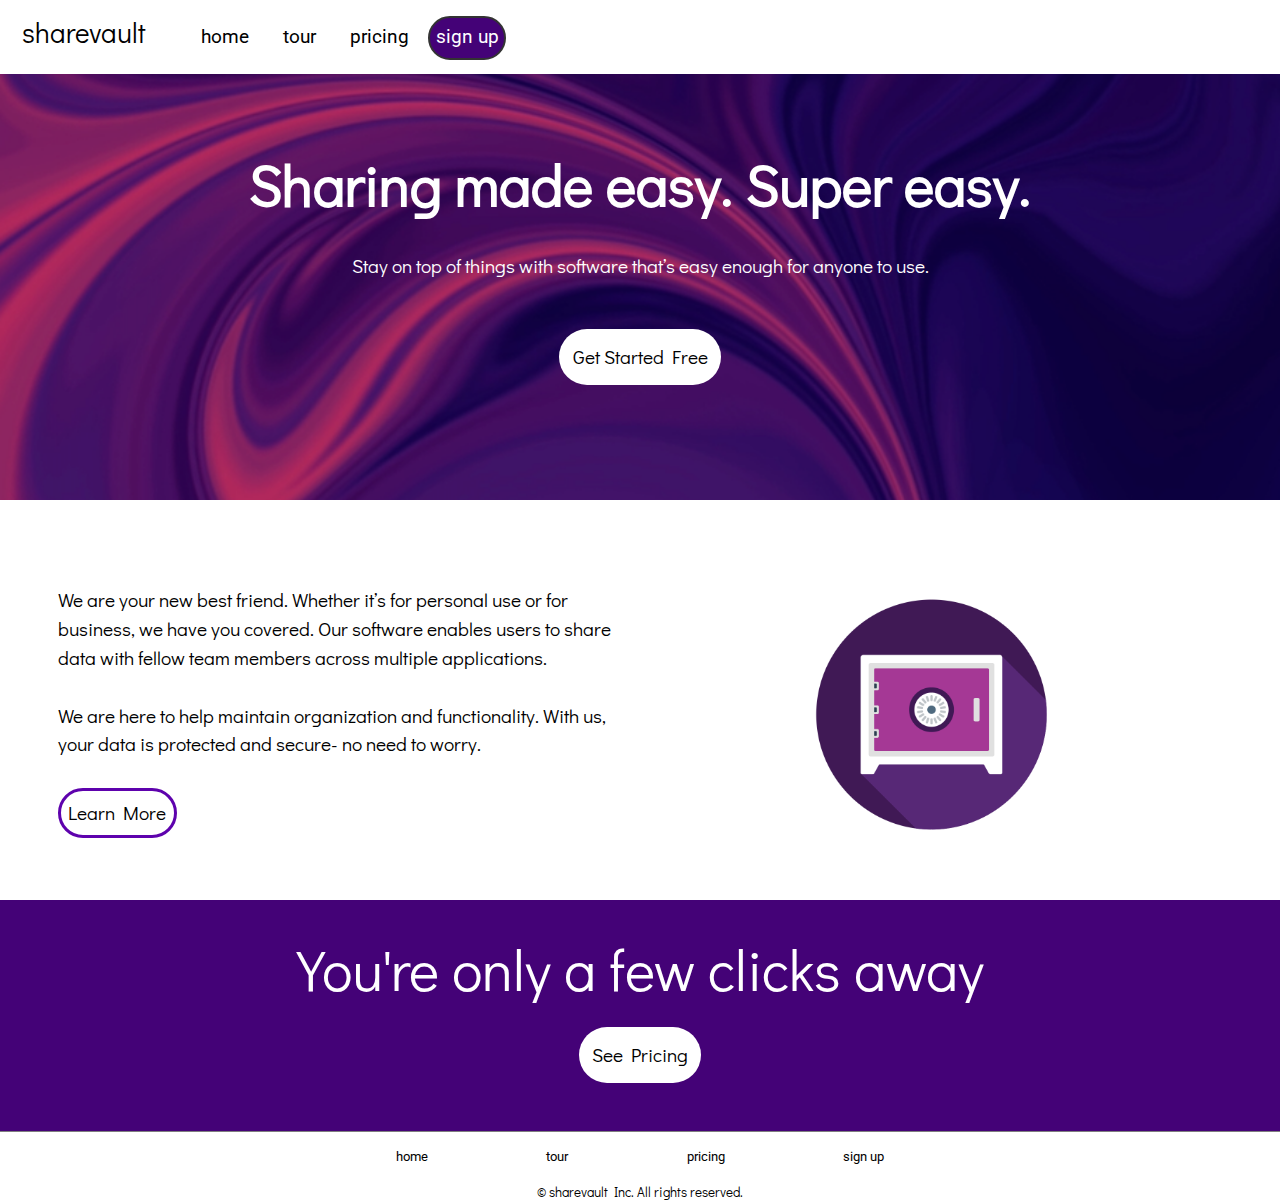
==== commit e249cb42: "Fix more errors in main css file" ====
--- a/index.html
+++ b/index.html
@@ -10,6 +10,7 @@
   <link href="css/main.css" rel="stylesheet">
   <link href="https://fonts.googleapis.com/css?family=Didact+Gothic|Roboto" rel="stylesheet">
 </head>
+<body>
 
   <header>
     <nav class="topnav">
@@ -23,19 +24,18 @@
     </nav>
   </header>
 
-  <banner>
-    <div class="banner">
-      <div class="island pad-b-2 content push-double">
-        <h1 class="pad-t title zetta">Sharing made easy. Super easy.</h1>
-        <p><i class="not-italic">Stay on top of things with software that’s easy enough for anyone to use.</i></p>
-        <a class="callaction" href="sign-up.html">Get Started Free</a>
+  <main>
+
+    <section>
+      <div class="banner">
+        <div class="island pad-b-2 content push-double">
+          <h1 class="pad-t title zetta">Sharing made easy. Super easy.</h1>
+          <p><i class="not-italic">Stay on top of things with software that’s easy enough for anyone to use.</i></p>
+          <a class="callaction" href="sign-up.html">Get Started Free</a>
+        </div>
+        <img class="img-flex" src="images/banner-img.png" alt="">
       </div>
-      <img class="img-flex" src="images/banner-img.png" alt="">
-    </div>
-  </banner>
-
-  <body>
-  <main>
+    </section>
 
     <section class="island">
       <div class="gutter grid">
--- a/css/main.css
+++ b/css/main.css
@@ -1,10 +1,10 @@
 html {
-  font-family: 'Didact Gothic', sans-serif;
+  font-family: "Didact Gothic", sans-serif;
   margin: 0;
 }
 
 nav {
-  font-family: 'Roboto', sans-serif;
+  font-family: Roboto, sans-serif;
   display: inline-block;
 }
 
@@ -17,7 +17,7 @@
 }
 
 a:hover {
-  color: #5E02AD;
+  color: #5e02ad;
 }
 
 .callaction {
@@ -31,11 +31,6 @@
   margin: 1em;
 }
 
-.img-flex {
-  display: block;
-  width: 100%;
-}
-
 .content {
   position: absolute;
   width: 100%;
@@ -52,7 +47,6 @@
   bottom: .5rem;
   left: 50%;
   top: 10%;
-  transform: translate(-50%, -50%;);
   color: #fff;
   text-align: center;
 }
@@ -74,13 +68,11 @@
 
 .text {
   z-index: 3;
-
 }
 
 h2 {
   color: #fff;
   display: inline;
-  line-height: 1.4;
 }
 
 .vault {
@@ -92,7 +84,7 @@
 }
 
 .learnmore {
-  border-color: #5E02AD;
+  border-color: #5e02ad;
   border-width: medium;
   border-style: solid;
   padding: .4em;
@@ -108,7 +100,7 @@
 }
 
 .logo {
-  font-family: 'Didact Gothic', sans-serif;
+  font-family: "Didact Gothic", sans-serif;
 }
 
 .signup {
@@ -131,17 +123,16 @@
 }
 
 .roboto {
-  font-family: 'Roboto', sans-serif;
-  line-height: 1.5em;
+  font-family: Roboto, sans-serif;
 }
 
 .topnav {
   background-color: #fff;
-  position:fixed;
-  top:0;
-  right:0;
-  left:0;
-  z-index:99;
+  position: fixed;
+  top: 0;
+  right: 0;
+  left: 0;
+  z-index: 99;
 }
 
 .purple {
@@ -182,10 +173,6 @@
   background-color: #440277;
 }
 
-.white {
-  color: #fff;
-}
-
 .cards {
   margin: 0;
   padding: 0;
@@ -208,7 +195,6 @@
 
 .cards li dt {
   max-width: 10em;
-  line-height: 2em;
 }
 
 form label {
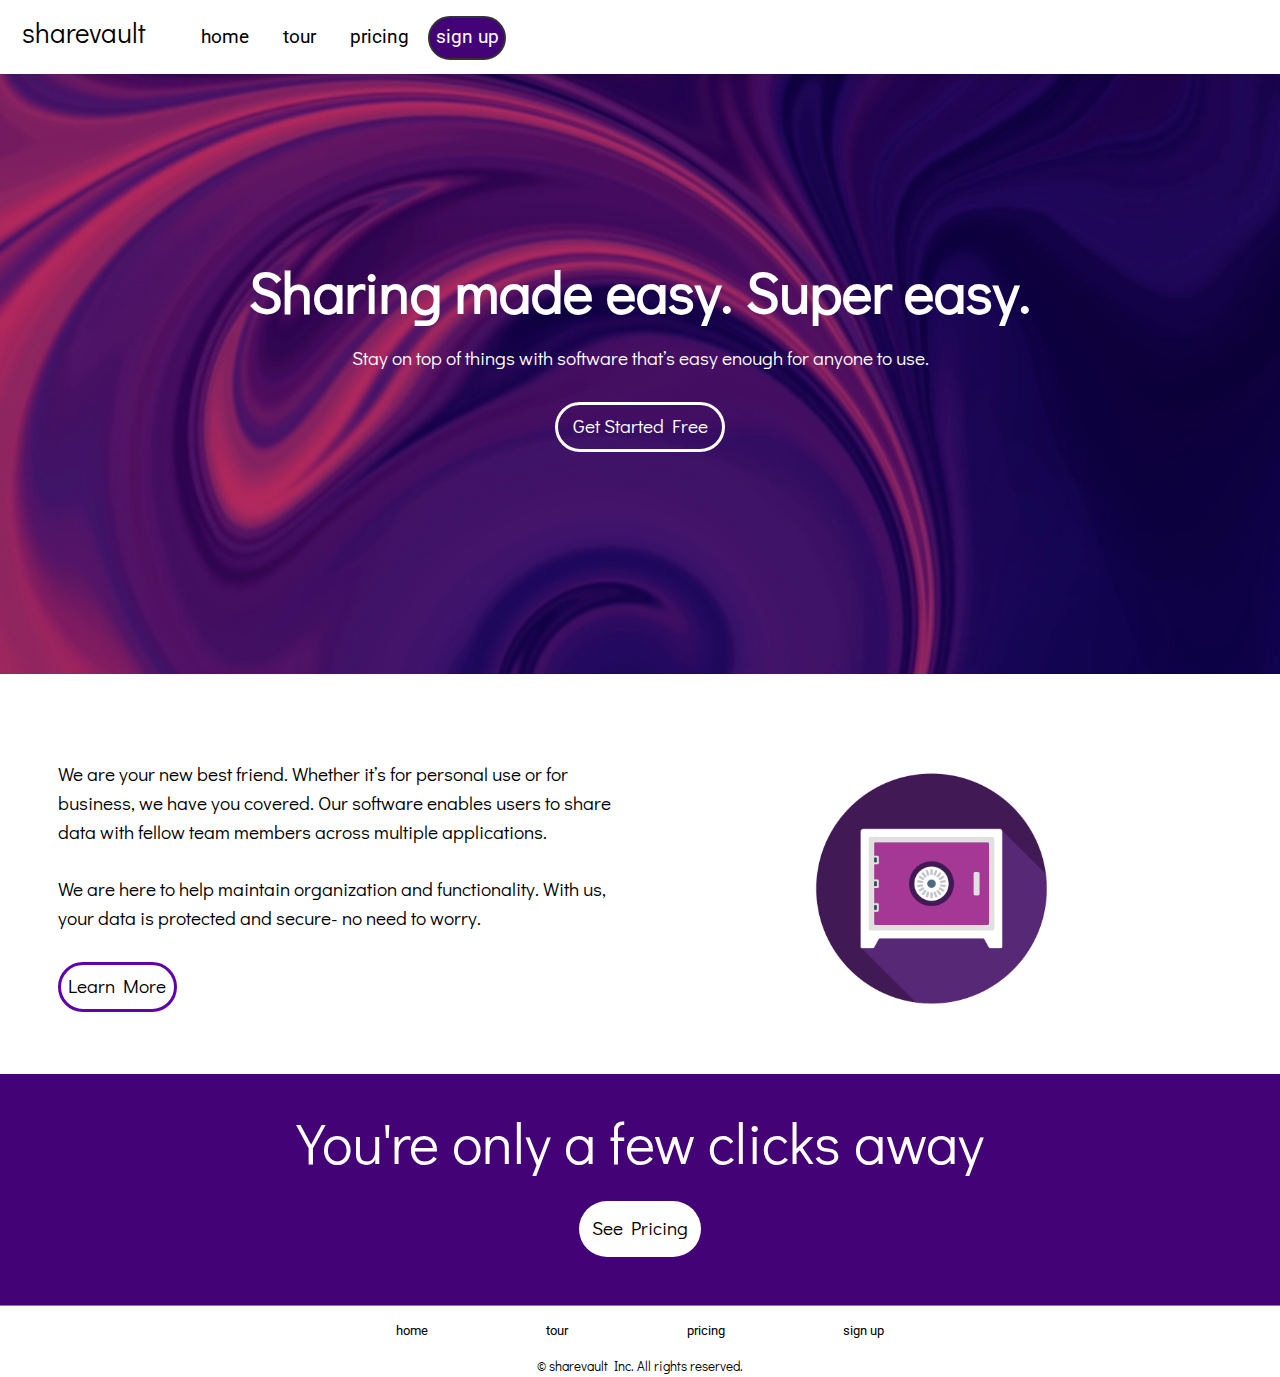
==== commit b67df668: "Fix responsive errors in index file" ====
--- a/index.html
+++ b/index.html
@@ -12,8 +12,13 @@
 </head>
 <body>
 
+  <ul class="skip-links">
+    <li><a href="#main">Jump to main content</a></li>
+    <li><a href="#nav">Jump to navigation</a></li>
+  </ul>
+
   <header>
-    <nav class="topnav">
+    <nav role="navigation" id="nav" tabindex="0" class="topnav">
       <ul class="list-group push-0 island-1-2">
         <li><a class="logo giga push-r link-box gutter-1-4" href="index.html">sharevault</a></li>
         <li><a class="link-box gutter-1-2" href="index.html">home</a></li>
@@ -24,9 +29,9 @@
     </nav>
   </header>
 
-  <main>
+  <main role="main" id="main" tabindex="0">
 
-    <section>
+    <!-- <section id="description" tabindex="0">
       <div class="banner">
         <div class="island pad-b-2 content push-double">
           <h1 class="pad-t title zetta">Sharing made easy. Super easy.</h1>
@@ -35,9 +40,21 @@
         </div>
         <img class="img-flex" src="images/banner-img.png" alt="">
       </div>
+    </section> -->
+    <section>
+      <div class="grid relative">
+        <div class="unit xs-1">
+          <img class="img-flex" src="images/banner-img.png" alt="">
+        </div>
+        <div class="unit xs-1 banner-content gutter-2">
+          <h1 class="pad-t title zetta push-1-2">Sharing made easy. Super easy.</h1>
+          <p><i class="not-italic">Stay on top of things with software that’s easy enough for anyone to use.</i></p>
+          <a class="btn" href="sign-up.html">Get Started Free</a>
+        </div>
+      </div>
     </section>
 
-    <section class="island">
+    <section id="content" tabindex="0" class="island">
       <div class="gutter grid">
         <div class="unit s-1 m-1 l-1">
           <h2 class="not-bold">sharevault</h2>
--- a/css/main.css
+++ b/css/main.css
@@ -35,6 +35,7 @@
   position: absolute;
   width: 100%;
   bottom: .5rem;
+  top: 0;
   left: 50%;
   transform: translateX(-50%);
   color: #fff;
@@ -59,7 +60,7 @@
 
 .bg-image {
   background-image: url("../images/banner-img.png");
-  background-size: cover;
+
   background-repeat: no-repeat;
   background-position: center;
   background-size: 2000px 1000px;
@@ -200,3 +201,23 @@
 form label {
   color: #fff;
 }
+
+@media only screen and (min-width: 38em) {
+
+  .banner-content {
+    position: absolute;
+    top: 50%;
+    left: 50%;
+    transform: translate(-50%, -50%);
+    color: #fff;
+    text-align: center;
+  }
+
+  .banner-content > .btn {
+    background-color: transparent;
+    border: 3px solid #fff;
+    border-radius: 50px;
+
+  }
+
+}
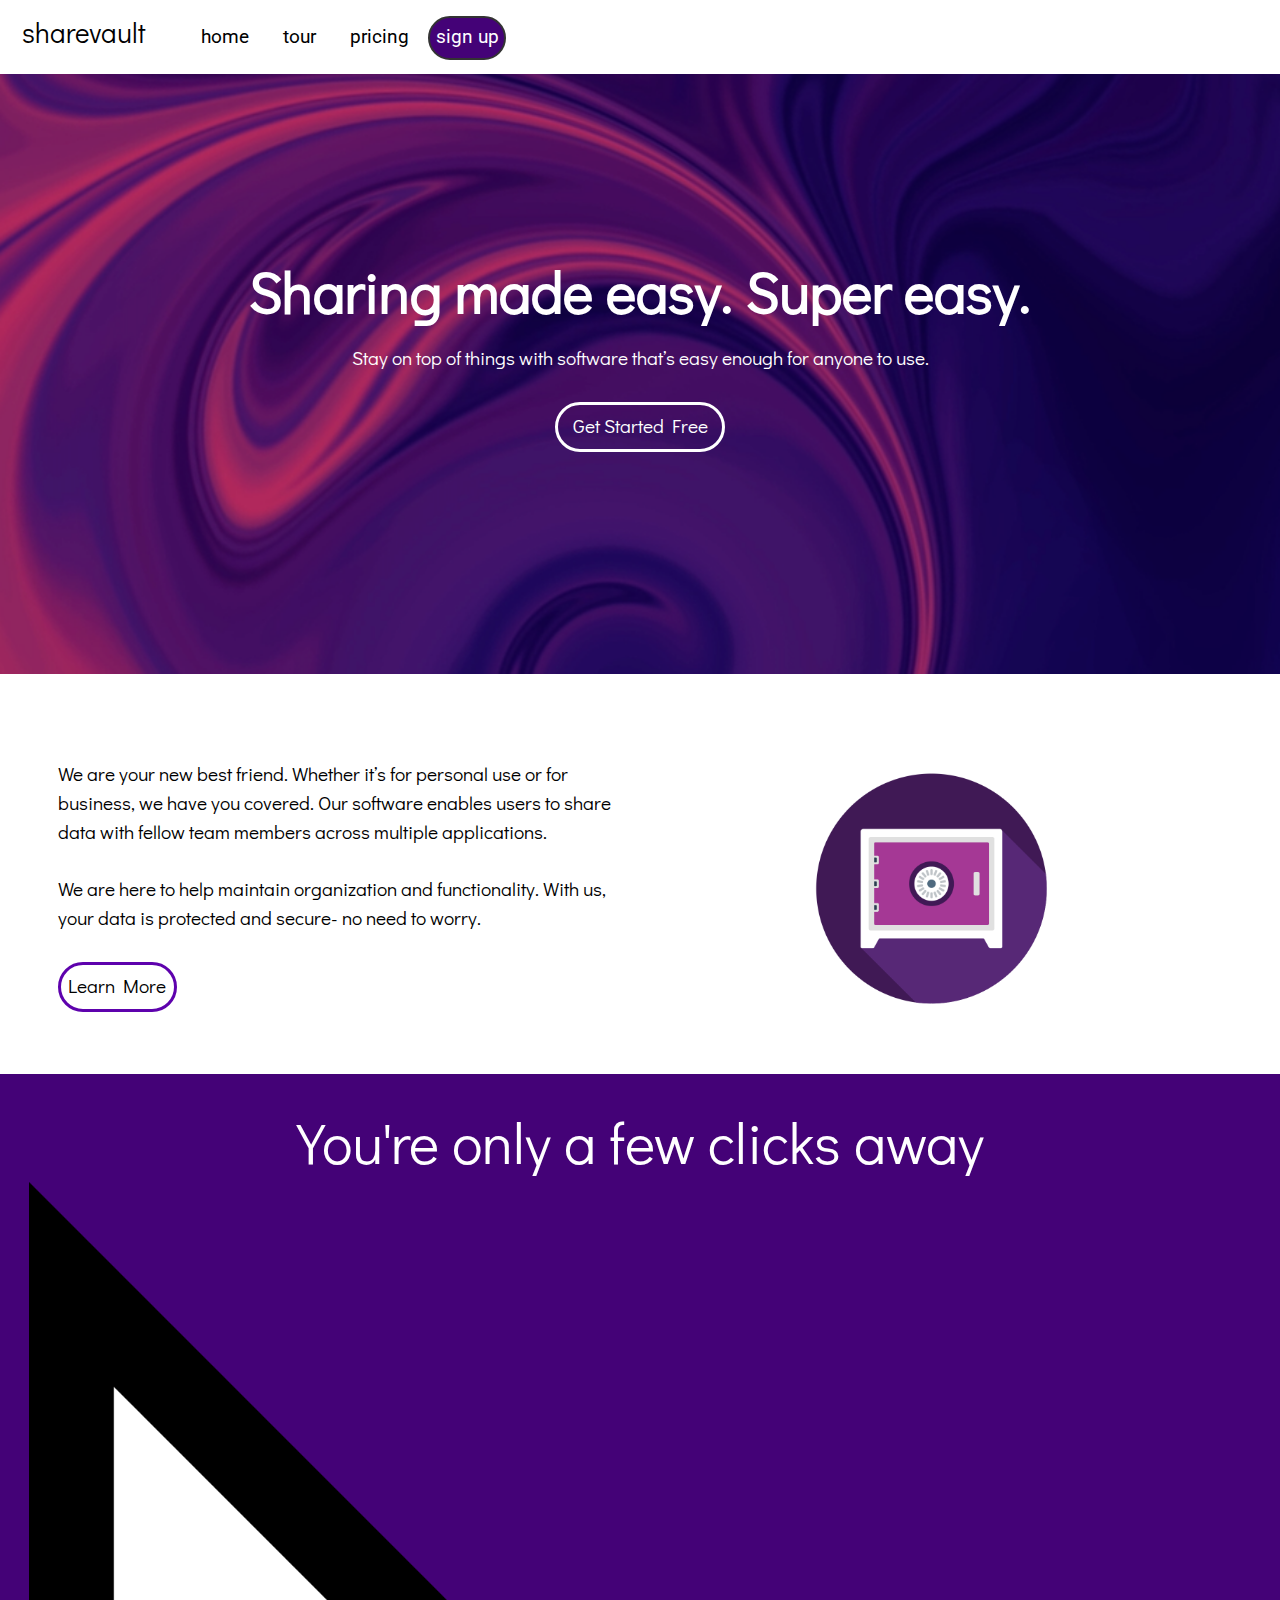
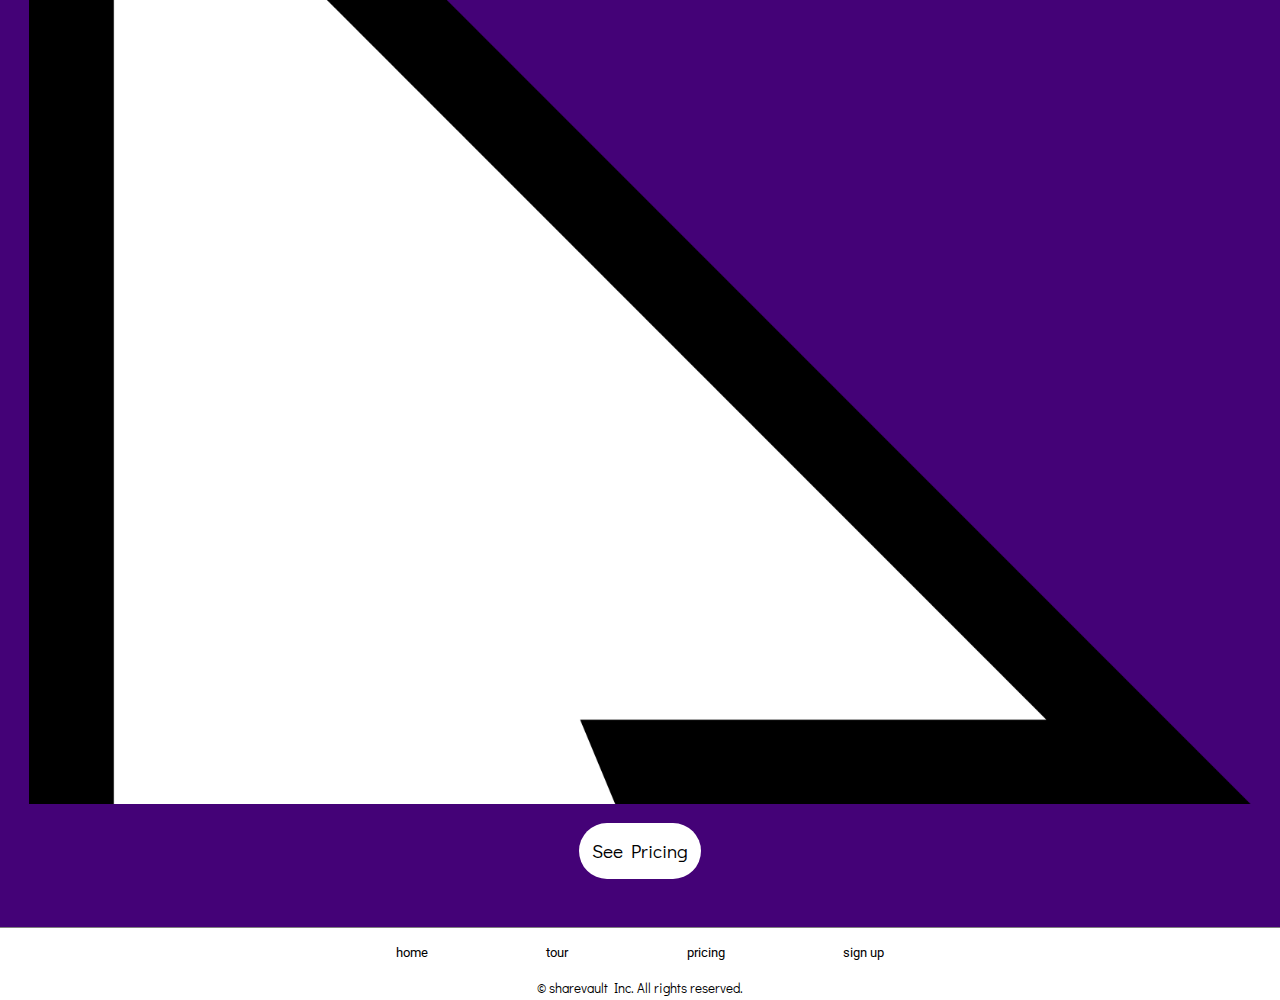
==== commit 198c95e8: "Add image to index file" ====
--- a/index.html
+++ b/index.html
@@ -17,7 +17,7 @@
     <li><a href="#nav">Jump to navigation</a></li>
   </ul>
 
-  <header>
+  <header role="banner">
     <nav role="navigation" id="nav" tabindex="0" class="topnav">
       <ul class="list-group push-0 island-1-2">
         <li><a class="logo giga push-r link-box gutter-1-4" href="index.html">sharevault</a></li>
@@ -78,10 +78,13 @@
 
     <section class="island clicks unit-content-center">
       <h3 class="white not-bold push-0 zetta unit-content-center">You're only a few clicks away</h3>
+      <div class="embed embed-1by1">
+        <img class="embed-item" src="images/cursor.png" alt="">
+      </div>
       <a class="callaction" href="sign-up.html">See Pricing</a>
     </section>
 
-    <footer class="micro unit-content-center">
+    <footer role="contentinfo" class="micro unit-content-center">
       <nav>
         <ul class="text-center list-group push-0 island-1-2">
           <li><a class="link-box gutter-2" href="index.html">home</a></li>
--- a/css/main.css
+++ b/css/main.css
@@ -217,7 +217,6 @@
     background-color: transparent;
     border: 3px solid #fff;
     border-radius: 50px;
-
   }
 
 }
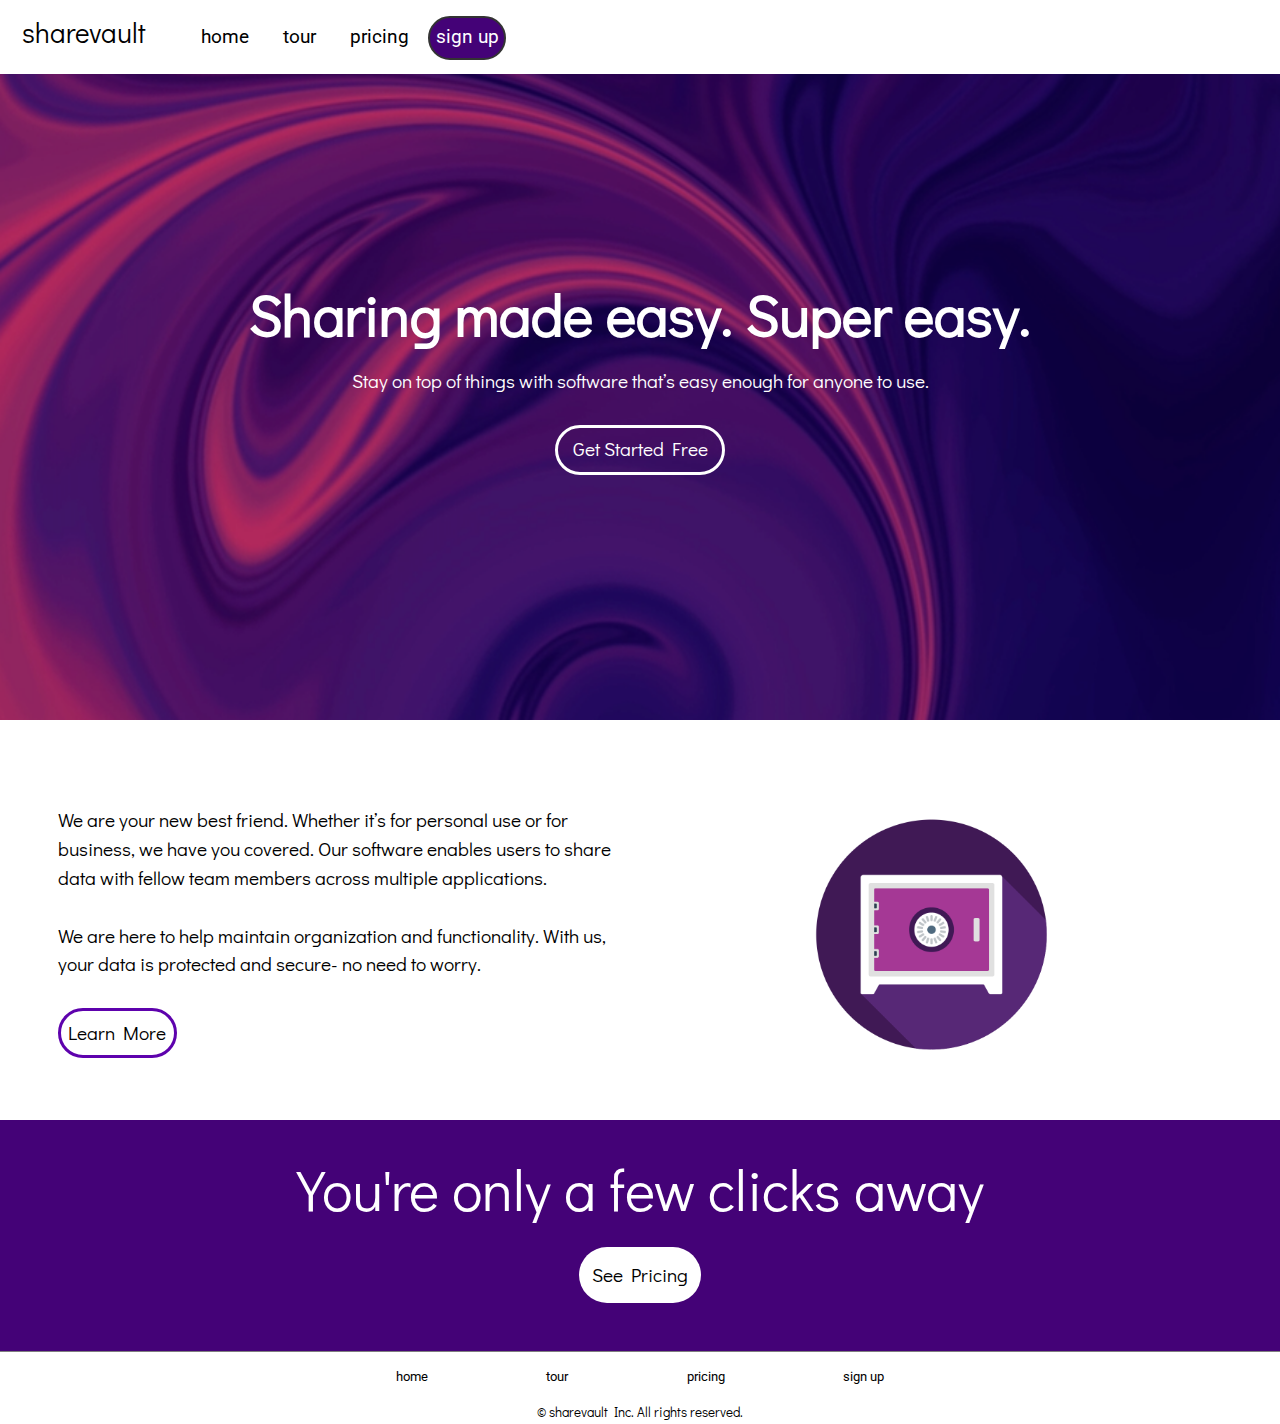
==== commit da772c44: "Fix errors in file" ====
--- a/index.html
+++ b/index.html
@@ -43,8 +43,8 @@
     </section> -->
     <section>
       <div class="grid relative">
-        <div class="unit xs-1">
-          <img class="img-flex" src="images/banner-img.png" alt="">
+        <div class="unit xs-1 embed embed-16by9">
+          <img class="embed-item img-flex" src="images/banner-img.png" alt="">
         </div>
         <div class="unit xs-1 banner-content gutter-2">
           <h1 class="pad-t title zetta push-1-2">Sharing made easy. Super easy.</h1>
@@ -78,24 +78,20 @@
 
     <section class="island clicks unit-content-center">
       <h3 class="white not-bold push-0 zetta unit-content-center">You're only a few clicks away</h3>
-      <div class="embed embed-1by1">
-        <img class="embed-item" src="images/cursor.png" alt="">
-      </div>
       <a class="callaction" href="sign-up.html">See Pricing</a>
     </section>
+  </main>
 
-    <footer role="contentinfo" class="micro unit-content-center">
-      <nav>
-        <ul class="text-center list-group push-0 island-1-2">
-          <li><a class="link-box gutter-2" href="index.html">home</a></li>
-          <li><a class="link-box gutter-2" href="tour.html">tour</a></li>
-          <li><a class="link-box gutter-2" href="pricing.html">pricing</a></li>
-          <li><a class="link-box gutter-2" href="signup.html">sign up</a></li>
-        </ul>
-      </nav>
-      <p class="push-0">© sharevault Inc. All rights reserved.</p>
-    </footer>
-
-  </main>
+  <footer role="contentinfo" class="micro unit-content-center">
+    <nav>
+      <ul class="text-center list-group push-0 island-1-2">
+        <li><a class="link-box gutter-2" href="index.html">home</a></li>
+        <li><a class="link-box gutter-2" href="tour.html">tour</a></li>
+        <li><a class="link-box gutter-2" href="pricing.html">pricing</a></li>
+        <li><a class="link-box gutter-2" href="signup.html">sign up</a></li>
+      </ul>
+    </nav>
+    <p class="push-0">© sharevault Inc. All rights reserved.</p>
+  </footer>
 </body>
 </html>
